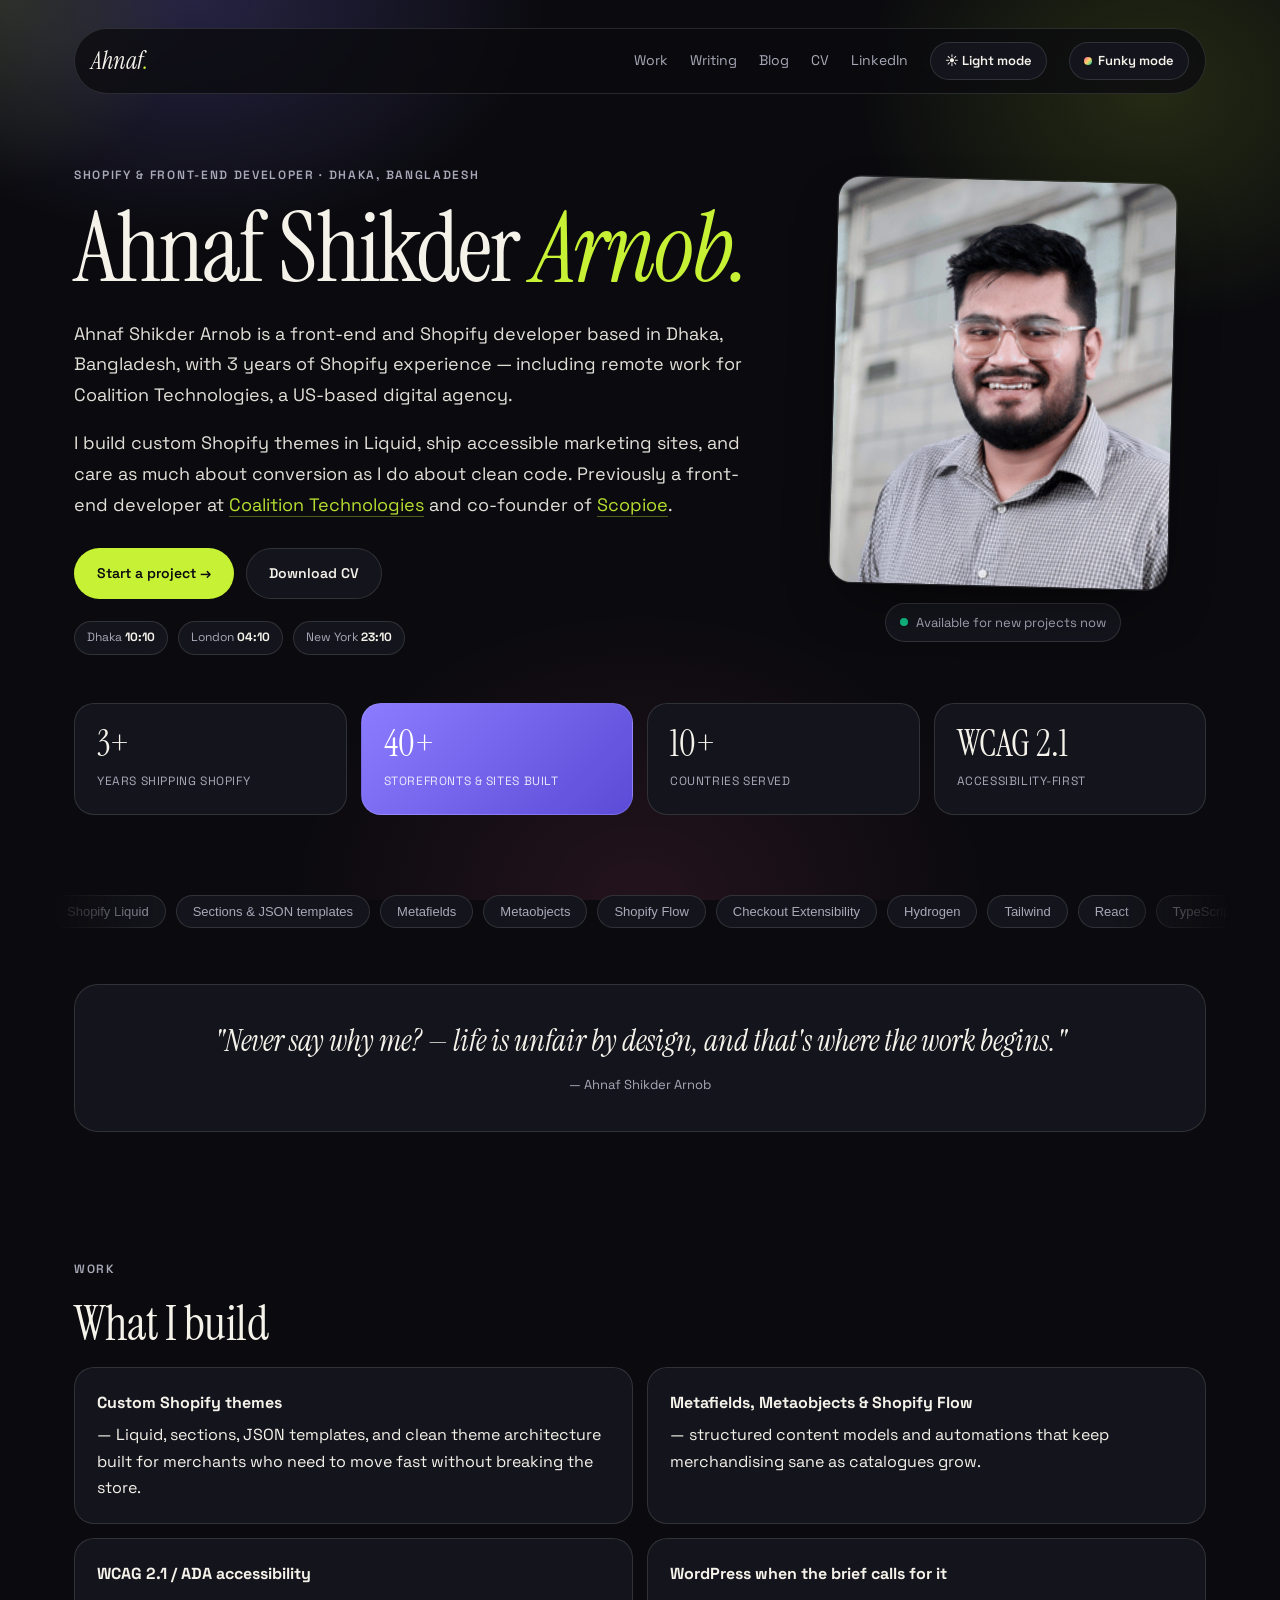
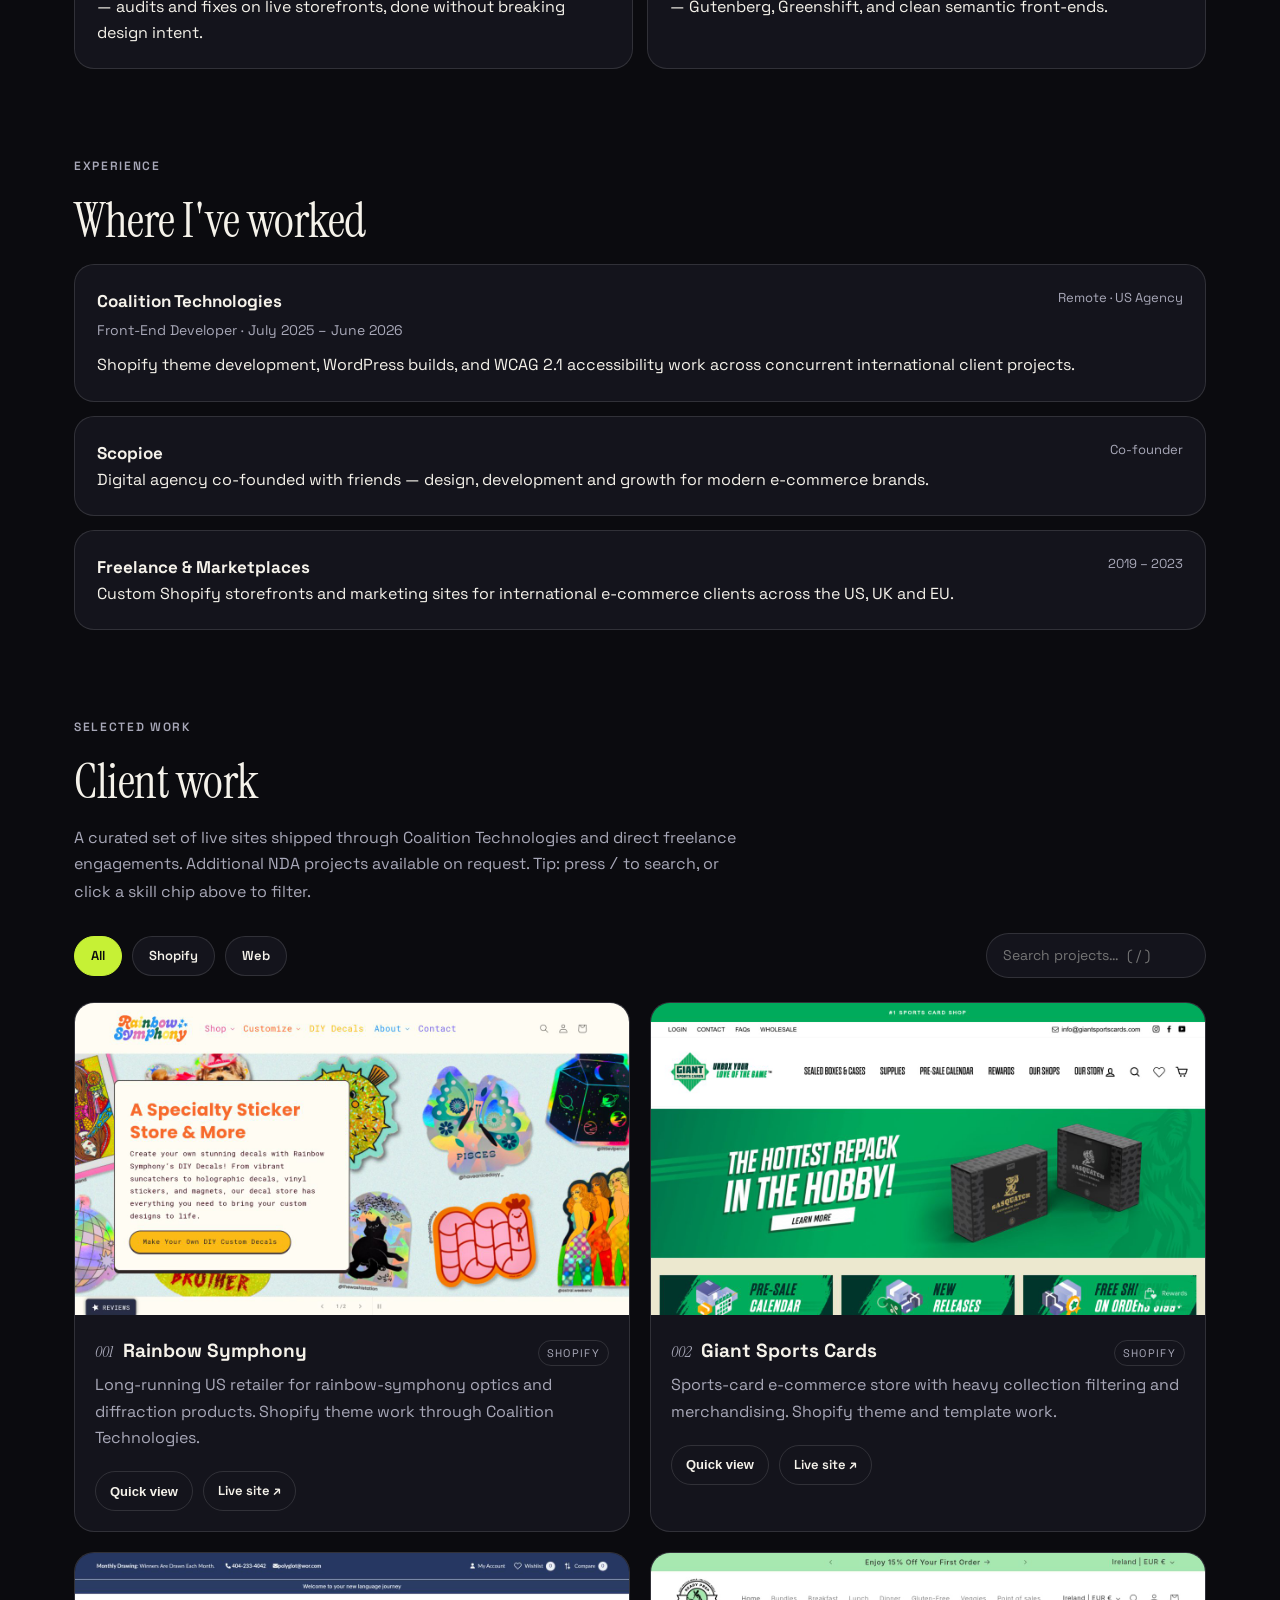
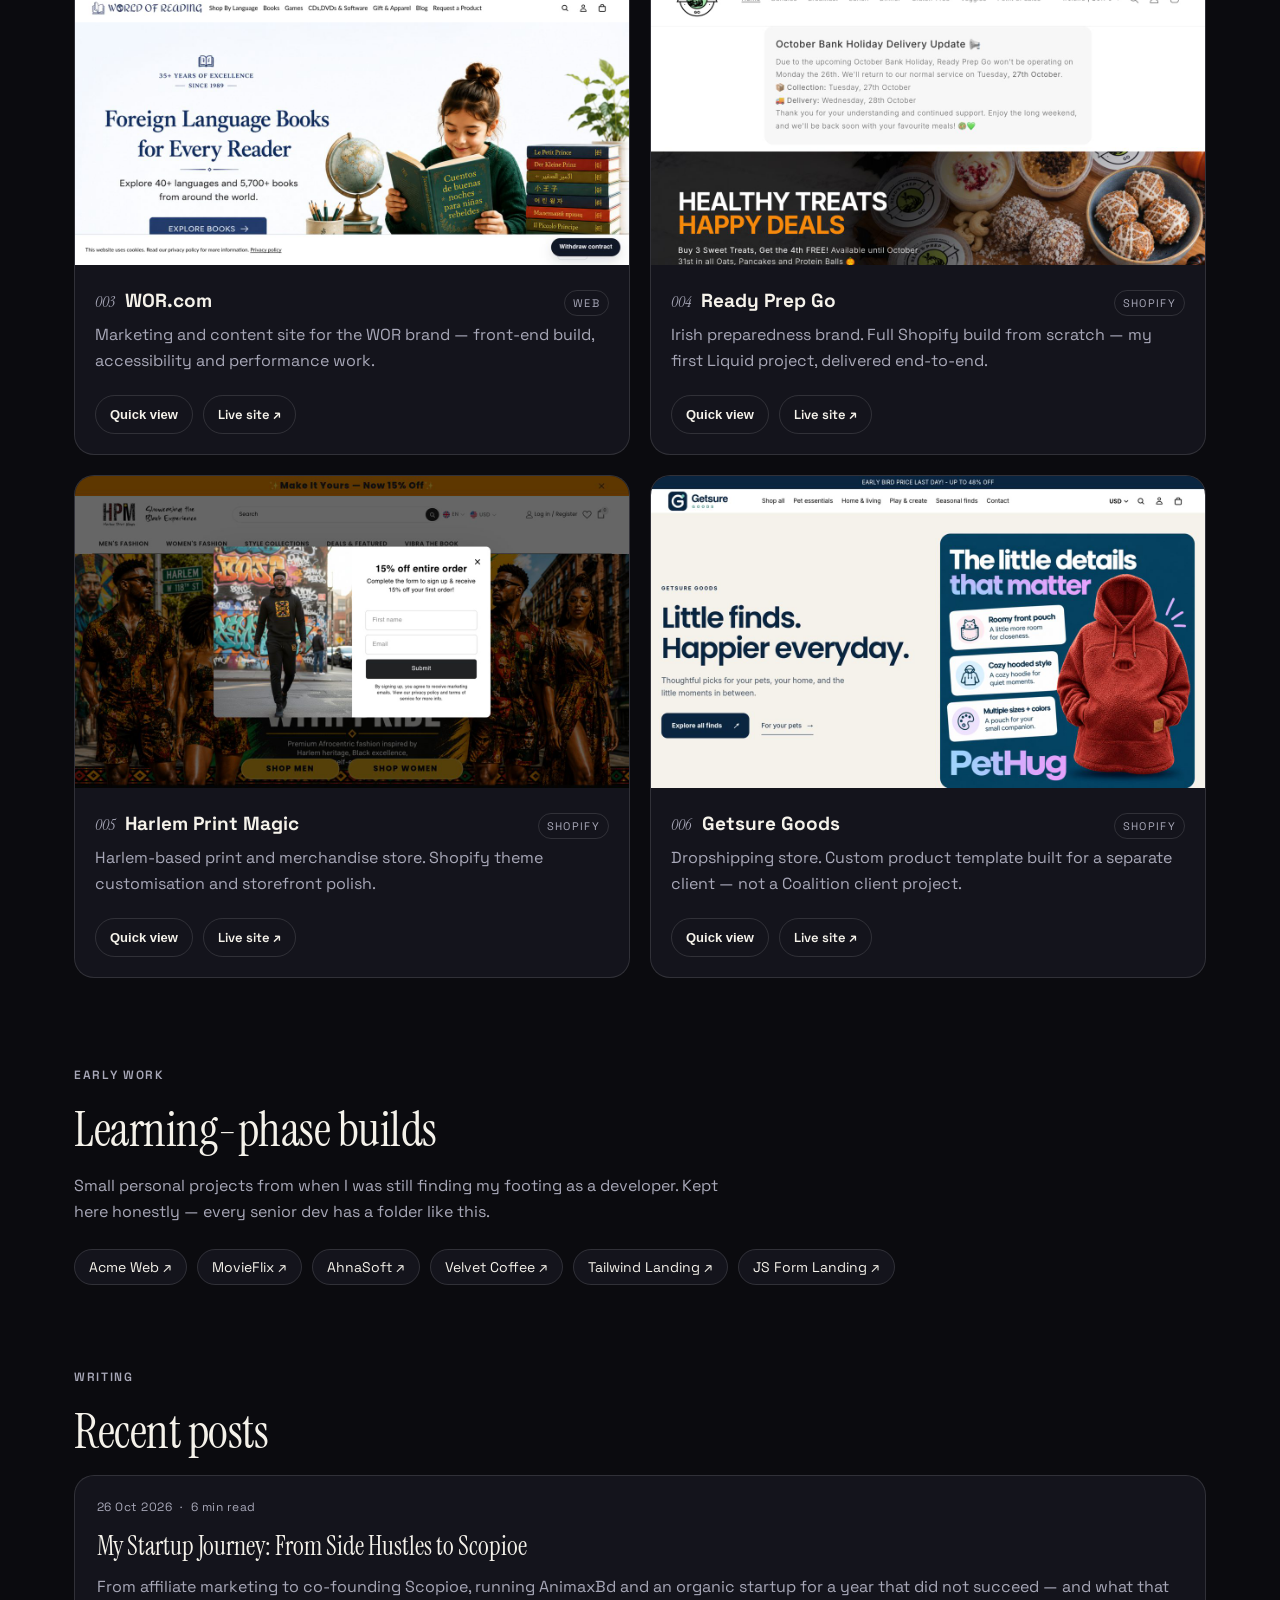
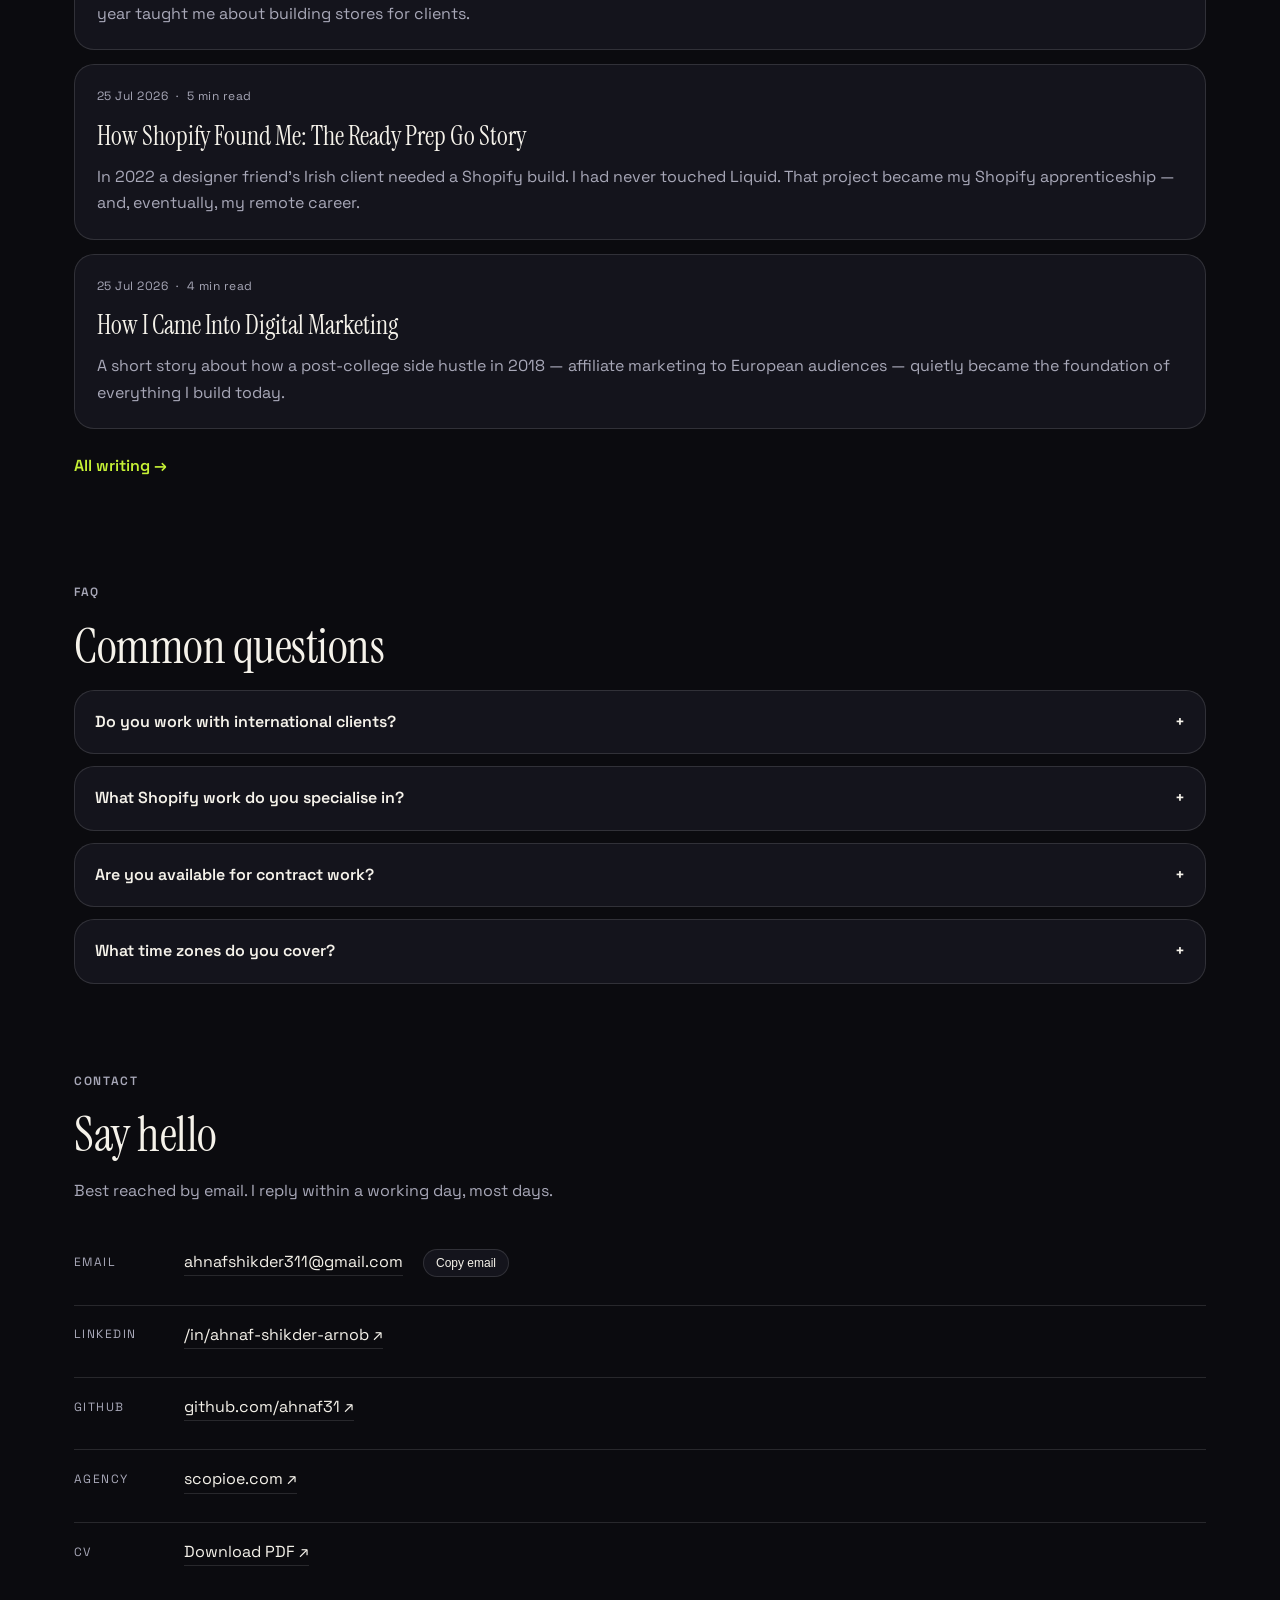
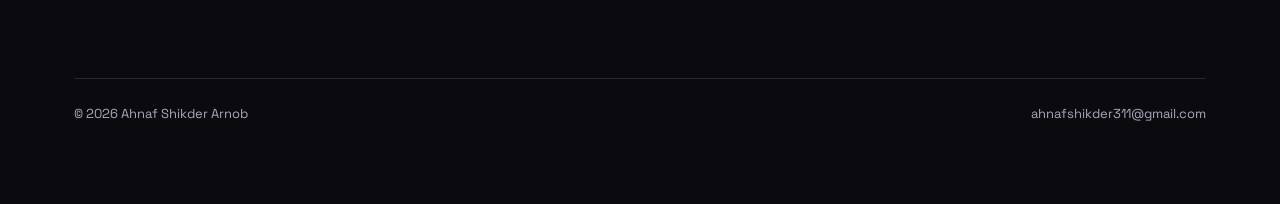
==== index.html @ 49547af1 "first commit" ====
<!doctype html>
<html lang="en" data-theme="dark">
<head>
<meta charset="utf-8" />
<meta name="viewport" content="width=device-width, initial-scale=1" />
<title>Ahnaf Shikder Arnob — Shopify &amp; Front-End Developer</title>
<meta name="description" content="Ahnaf Shikder Arnob is a front-end and Shopify developer based in Dhaka, Bangladesh, with 3 years of Shopify experience — including remote work for Coalition Technologies, a US-based digital agency." />
<meta property="og:title" content="Ahnaf Shikder Arnob — Shopify & Front-End Developer" />
<meta property="og:description" content="Front-end and Shopify developer with 3 years of Shopify experience." />
<meta property="og:type" content="profile" />
<meta name="twitter:card" content="summary_large_image" />
<link rel="preconnect" href="https://fonts.googleapis.com" />
<link rel="preconnect" href="https://fonts.gstatic.com" crossorigin />
<link href="https://fonts.googleapis.com/css2?family=Instrument+Serif&family=Inter:wght@400;500;600;700&family=Bungee&family=Space+Grotesk:wght@400;600;700&family=VT323&display=swap" rel="stylesheet" />
<link rel="stylesheet" href="styles.css" />
<script type="application/ld+json">
{"@context":"https://schema.org","@type":"Person","name":"Ahnaf Shikder Arnob","jobTitle":"Shopify & Front-End Developer","description":"Front-end and Shopify developer based in Dhaka, Bangladesh, with 3 years of Shopify experience — including remote work for Coalition Technologies, a US-based digital agency.","email":"mailto:ahnafshikder311@gmail.com","sameAs":["https://www.linkedin.com/in/ahnaf-shikder-arnob-941624238/","https://github.com/ahnaf31","https://www.scopioe.com/"],"address":{"@type":"PostalAddress","addressLocality":"Dhaka","addressCountry":"BD"},"worksFor":[{"@type":"Organization","name":"Coalition Technologies","url":"https://coalitiontechnologies.com"},{"@type":"Organization","name":"Scopioe","url":"https://www.scopioe.com/"}],"knowsAbout":["Shopify","Shopify Liquid","Shopify Metafields","Shopify Metaobjects","Shopify Flow","Front-End Development","WCAG 2.1 Accessibility","WordPress","Conversion Rate Optimization"]}
</script>
</head>
<body>
<div class="ambient" aria-hidden="true"></div>
<div class="cursor-glow" id="cursor-glow" aria-hidden="true"></div>
<div class="progress" id="progress" aria-hidden="true"></div>
<main class="page">
  <header class="site-header">
    <a href="./" class="brand">Ahnaf<span class="brand-dot">.</span></a>
    <nav aria-label="Primary">
      <a href="#work">Work</a>
      <a href="#writing">Writing</a>
      <a href="blog.html">Blog</a>
      <a href="Ahnaf-Shikder-CV.pdf" target="_blank" rel="noreferrer">CV</a>
      <a href="https://www.linkedin.com/in/ahnaf-shikder-arnob-941624238/" target="_blank" rel="noreferrer">LinkedIn</a>
      <button type="button" class="theme-btn" id="theme-btn">☀️ Light mode</button>
      <span data-funky-mount></span>
    </nav>
  </header>

  <section class="hero" aria-labelledby="who">
    <div class="hero-grid">
      <div class="hero-copy">
        <p class="eyebrow">Shopify &amp; Front-End Developer · Dhaka, Bangladesh</p>
        <h1 id="who" class="hero-name">Ahnaf Shikder <em>Arnob.</em></h1>
        <p class="lede">Ahnaf Shikder Arnob is a front-end and Shopify developer based in Dhaka, Bangladesh, with 3 years of Shopify experience — including remote work for Coalition Technologies, a US-based digital agency.</p>
        <p class="lede">I build custom Shopify themes in Liquid, ship accessible marketing sites, and care as much about conversion as I do about clean code. Previously a front-end developer at <a href="https://coalitiontechnologies.com" target="_blank" rel="noreferrer">Coalition Technologies</a> and co-founder of <a href="https://www.scopioe.com/" target="_blank" rel="noreferrer">Scopioe</a>.</p>
        <div class="hero-cta">
          <a href="mailto:ahnafshikder311@gmail.com" class="btn btn-primary">Start a project →</a>
          <a href="Ahnaf-Shikder-CV.pdf" target="_blank" rel="noreferrer" class="btn btn-ghost">Download CV</a>
        </div>
        <div class="clocks" aria-label="Current times">
          <span class="clock">Dhaka <b id="clock-dhaka">--:--</b></span>
          <span class="clock">London <b id="clock-london">--:--</b></span>
          <span class="clock">New York <b id="clock-ny">--:--</b></span>
        </div>
      </div>
      <div class="hero-portrait">
        <div class="portrait-frame">
          <img class="portrait-quiet" src="images/ahnaf-portrait.png" alt="Portrait of Ahnaf Shikder Arnob" loading="eager" />
          <img class="portrait-funky" src="images/ahnaf-pool.jpeg" alt="Ahnaf in funky mode" loading="lazy" />
        </div>
        <div class="portrait-badge"><span class="dot"></span> Available for new projects now</div>
      </div>
    </div>

    <ul class="stats" aria-label="At a glance">
      <li><span class="stat-k" data-count="3">3+</span><span class="stat-v">Years shipping Shopify</span></li>
      <li><span class="stat-k" data-count="40">40+</span><span class="stat-v">Storefronts &amp; sites built</span></li>
      <li><span class="stat-k" data-count="10">10+</span><span class="stat-v">Countries served</span></li>
      <li><span class="stat-k">WCAG 2.1</span><span class="stat-v">Accessibility-first</span></li>
    </ul>
  </section>

  <div class="marquee" aria-hidden="true"><div class="marquee-track" id="marquee-track"></div></div>

  <figure class="quote quote-quiet reveal">
    <blockquote>"Never say <em>why me?</em> — life is unfair by design, and that's where the work begins."</blockquote>
    <figcaption>— Ahnaf Shikder Arnob</figcaption>
  </figure>
  <figure class="quote quote-funky" aria-hidden="true">
    <blockquote>"In the age of AI, the humans who <em>vibe with the machine</em> will out-ship the ones still waiting for permission."</blockquote>
    <figcaption>— overheard on the timeline</figcaption>
  </figure>

  <section id="what-i-build" class="section reveal">
    <p class="eyebrow">Work</p>
    <h2 class="section-title">What I build</h2>
    <ul class="list">
      <li><strong>Custom Shopify themes</strong> — Liquid, sections, JSON templates, and clean theme architecture built for merchants who need to move fast without breaking the store.</li>
      <li><strong>Metafields, Metaobjects &amp; Shopify Flow</strong> — structured content models and automations that keep merchandising sane as catalogues grow.</li>
      <li><strong>WCAG 2.1 / ADA accessibility</strong> — audits and fixes on live storefronts, done without breaking design intent.</li>
      <li><strong>WordPress when the brief calls for it</strong> — Gutenberg, Greenshift, and clean semantic front-ends.</li>
    </ul>
  </section>

  <section id="experience" class="section reveal">
    <p class="eyebrow">Experience</p>
    <h2 class="section-title">Where I've worked</h2>
    <ol class="jobs">
      <li>
        <div class="job-head"><span class="job-name">Coalition Technologies</span><span class="job-meta">Remote · US Agency</span></div>
        <div class="job-role">Front-End Developer · July 2025 – June 2026</div>
        <p>Shopify theme development, WordPress builds, and WCAG 2.1 accessibility work across concurrent international client projects.</p>
      </li>
      <li>
        <div class="job-head"><span class="job-name">Scopioe</span><span class="job-meta">Co-founder</span></div>
        <p>Digital agency co-founded with friends — design, development and growth for modern e-commerce brands.</p>
      </li>
      <li>
        <div class="job-head"><span class="job-name">Freelance &amp; Marketplaces</span><span class="job-meta">2019 – 2023</span></div>
        <p>Custom Shopify storefronts and marketing sites for international e-commerce clients across the US, UK and EU.</p>
      </li>
    </ol>
  </section>

  <section id="work" class="section reveal">
    <p class="eyebrow">Selected work</p>
    <h2 class="section-title">Client work</h2>
    <p class="section-lede">A curated set of live sites shipped through Coalition Technologies and direct freelance engagements. Additional NDA projects available on request. Tip: press <kbd>/</kbd> to search, or click a skill chip above to filter.</p>
    <div class="filters" role="group" aria-label="Filter projects">
      <button type="button" class="filter-btn active" data-filter="All">All</button>
      <button type="button" class="filter-btn" data-filter="Shopify">Shopify</button>
      <button type="button" class="filter-btn" data-filter="Web">Web</button>
      <input type="search" class="search" id="project-search" placeholder="Search projects…  ( / )" aria-label="Search projects" />
    </div>
    <ul class="projects" id="projects"></ul>
  </section>

  <section id="early" class="section reveal">
    <p class="eyebrow">Early work</p>
    <h2 class="section-title">Learning-phase builds</h2>
    <p class="section-lede">Small personal projects from when I was still finding my footing as a developer. Kept here honestly — every senior dev has a folder like this.</p>
    <ul class="early-list" id="early-list"></ul>
  </section>

  <section id="writing" class="section reveal">
    <p class="eyebrow">Writing</p>
    <h2 class="section-title">Recent posts</h2>
    <ul class="post-list">
      <li>
        <a class="post-link" href="post-my-startup-journey.html">
          <div class="post-meta"><time datetime="2026-10-26">26 Oct 2026</time><span>·</span><span>6 min read</span></div>
          <h3>My Startup Journey: From Side Hustles to Scopioe</h3>
          <p>From affiliate marketing to co-founding Scopioe, running AnimaxBd and an organic startup for a year that did not succeed — and what that year taught me about building stores for clients.</p>
        </a>
      </li>
      <li>
        <a class="post-link" href="post-how-shopify-found-me.html">
          <div class="post-meta"><time datetime="2026-07-25">25 Jul 2026</time><span>·</span><span>5 min read</span></div>
          <h3>How Shopify Found Me: The Ready Prep Go Story</h3>
          <p>In 2022 a designer friend's Irish client needed a Shopify build. I had never touched Liquid. That project became my Shopify apprenticeship — and, eventually, my remote career.</p>
        </a>
      </li>
      <li>
        <a class="post-link" href="post-how-i-came-into-digital-marketing.html">
          <div class="post-meta"><time datetime="2026-07-25">25 Jul 2026</time><span>·</span><span>4 min read</span></div>
          <h3>How I Came Into Digital Marketing</h3>
          <p>A short story about how a post-college side hustle in 2018 — affiliate marketing to European audiences — quietly became the foundation of everything I build today.</p>
        </a>
      </li>
    </ul>
    <p class="more"><a href="blog.html">All writing →</a></p>
  </section>

  <section id="faq" class="section reveal">
    <p class="eyebrow">FAQ</p>
    <h2 class="section-title">Common questions</h2>
    <div class="faq">
      <div class="faq-item"><button type="button" aria-expanded="false">Do you work with international clients? <span>+</span></button><dd>Yes. I work regularly with clients in the US, UK, Australia and Europe, and cover overlapping hours from Dhaka (GMT+6).</dd></div>
      <div class="faq-item"><button type="button" aria-expanded="false">What Shopify work do you specialise in? <span>+</span></button><dd>Custom Liquid themes, section and template architecture, metafields and metaobjects, Shopify Flow automations, checkout extensibility, and WCAG 2.1 / ADA accessibility fixes.</dd></div>
      <div class="faq-item"><button type="button" aria-expanded="false">Are you available for contract work? <span>+</span></button><dd>Yes — I take on freelance Shopify and front-end contracts. Larger engagements go through Scopioe, the agency I co-founded.</dd></div>
      <div class="faq-item"><button type="button" aria-expanded="false">What time zones do you cover? <span>+</span></button><dd>Based in Dhaka (GMT+6). Comfortable with US East, UK, EU and Australian working windows via overlapping mornings and evenings.</dd></div>
    </div>
  </section>

  <section id="contact" class="section reveal">
    <p class="eyebrow">Contact</p>
    <h2 class="section-title">Say hello</h2>
    <p class="section-lede">Best reached by email. I reply within a working day, most days.</p>
    <ul class="contact-list">
      <li><span class="contact-key">Email</span><a href="mailto:ahnafshikder311@gmail.com">ahnafshikder311@gmail.com</a><button type="button" class="copy-btn" data-copy="ahnafshikder311@gmail.com">Copy email</button></li>
      <li><span class="contact-key">LinkedIn</span><a href="https://www.linkedin.com/in/ahnaf-shikder-arnob-941624238/" target="_blank" rel="noreferrer">/in/ahnaf-shikder-arnob ↗</a></li>
      <li><span class="contact-key">GitHub</span><a href="https://github.com/ahnaf31" target="_blank" rel="noreferrer">github.com/ahnaf31 ↗</a></li>
      <li><span class="contact-key">Agency</span><a href="https://www.scopioe.com/" target="_blank" rel="noreferrer">scopioe.com ↗</a></li>
      <li><span class="contact-key">CV</span><a href="Ahnaf-Shikder-CV.pdf" target="_blank" rel="noreferrer">Download PDF ↗</a></li>
    </ul>
  </section>

  <footer class="site-footer">
    <span>© <span id="year"></span> Ahnaf Shikder Arnob</span>
    <span><a href="mailto:ahnafshikder311@gmail.com">ahnafshikder311@gmail.com</a></span>
  </footer>
</main>

<div class="modal" id="modal" role="dialog" aria-modal="true" aria-label="Project quick view">
  <div class="modal-box">
    <button type="button" class="modal-close" aria-label="Close">×</button>
    <img id="modal-img" src="" alt="" />
    <div class="modal-body">
      <h3 id="modal-title"></h3>
      <p><span id="modal-kind"></span> · <span id="modal-blurb"></span></p>
      <a class="btn btn-primary" id="modal-link" href="#" target="_blank" rel="noreferrer">Visit live site ↗</a>
    </div>
  </div>
</div>
<div class="toast" id="toast" role="status"></div>
<button type="button" class="backtop" id="backtop" aria-label="Back to top">↑</button>
<script src="script.js"></script>
</body>
</html>
---- styles.css ----
/* Ahnaf Shikder Arnob — Portfolio 2027
   Dark-first, bento, glass, big type. Light + Funky modes kept.
   No build step. Open index.html and it works. */
:root{
  --bg:#0b0b0f; --surface:#14141c; --surface2:#1c1c28; --ink:#f5f2ea; --muted:#a8a8b8;
  --rule:rgba(255,255,255,.12); --accent:#c6f135; --accent2:#8b7cff; --pink:#ff5b9a;
  --serif:'Instrument Serif',Georgia,serif; --sans:'Space Grotesk','Inter',system-ui,sans-serif;
  --radius:20px; --shadow:0 24px 60px -24px rgba(0,0,0,.7);
}
html[data-theme="light"]{
  --bg:#fafaf8; --surface:#ffffff; --surface2:#f1efe9; --ink:#0a0a0a; --muted:#6b6b6b;
  --rule:#e6e4de; --accent:#2563eb; --accent2:#7c3aed; --shadow:0 24px 60px -30px rgba(0,0,0,.25);
}
*{box-sizing:border-box}
html{scroll-behavior:smooth}
html,body{background:var(--bg);color:var(--ink);margin:0;overflow-x:hidden}
body{font-family:var(--sans);font-size:16px;line-height:1.65;-webkit-font-smoothing:antialiased;transition:background .3s,color .3s}
a{color:inherit;text-decoration:none}
img{max-width:100%}
::selection{background:var(--accent);color:#0b0b0f}
.page{max-width:1180px;margin:0 auto;padding:28px 24px 80px;position:relative;z-index:1}

/* Ambient glow + cursor glow */
.ambient{position:fixed;inset:0;z-index:0;pointer-events:none;background:
  radial-gradient(600px 400px at 15% 0%,rgba(139,124,255,.22),transparent 60%),
  radial-gradient(500px 400px at 90% 10%,rgba(198,241,53,.14),transparent 60%),
  radial-gradient(600px 500px at 50% 100%,rgba(255,91,154,.10),transparent 60%)}
.cursor-glow{position:fixed;width:420px;height:420px;border-radius:50%;pointer-events:none;z-index:0;
  background:radial-gradient(circle,rgba(198,241,53,.12),transparent 65%);transform:translate(-50%,-50%);opacity:0;transition:opacity .3s}
@media(pointer:fine){.cursor-glow{opacity:1}}
.progress{position:fixed;top:0;left:0;height:3px;background:linear-gradient(90deg,var(--accent),var(--accent2));width:0;z-index:100}

/* Header */
.site-header{position:sticky;top:14px;z-index:50;display:flex;align-items:center;justify-content:space-between;gap:16px;
  padding:12px 16px;border:1px solid var(--rule);border-radius:999px;background:color-mix(in srgb,var(--bg) 78%,transparent);backdrop-filter:blur(14px)}
.brand{font-family:var(--serif);font-style:italic;font-size:24px}
.brand-dot{color:var(--accent)}
.site-header nav{display:flex;gap:22px;align-items:center;font-size:14px;color:var(--muted);flex-wrap:wrap}
.site-header nav a:hover,.site-header nav a.nav-active{color:var(--ink)}
.theme-btn,.funky-btn{font:inherit;font-size:13px;font-weight:600;padding:7px 14px;border-radius:999px;border:1px solid var(--rule);background:var(--surface);color:var(--ink);cursor:pointer}
.theme-btn:hover,.funky-btn:hover{border-color:var(--accent)}
.funky-btn-dot{display:inline-block;width:8px;height:8px;border-radius:50%;background:linear-gradient(135deg,#ff5b9a,#ffd166,#06d6a0);margin-right:6px}

/* Hero */
.hero{padding:72px 0 32px}
.hero-grid{display:grid;grid-template-columns:1.25fr .75fr;gap:48px;align-items:center}
.eyebrow{text-transform:uppercase;letter-spacing:.14em;font-size:12px;color:var(--muted);font-weight:600;margin:0 0 18px}
.hero-name{font-family:var(--serif);font-weight:400;font-size:clamp(52px,8vw,96px);line-height:.95;letter-spacing:-.02em;margin:0 0 24px}
.hero-name em{font-style:italic;color:var(--accent)}
.lede{font-size:18px;line-height:1.7;margin:0 0 18px;color:var(--ink);opacity:.92}
.lede a{color:var(--accent);border-bottom:1px solid color-mix(in srgb,var(--accent) 40%,transparent)}
.hero-cta{display:flex;gap:12px;margin-top:28px;flex-wrap:wrap}
.btn{display:inline-flex;align-items:center;gap:8px;padding:13px 22px;border-radius:999px;font-size:14px;font-weight:600;border:1px solid transparent;cursor:pointer;transition:transform .2s,box-shadow .2s}
.btn-primary{background:var(--accent);color:#0b0b0f}
.btn-primary:hover{transform:translateY(-2px);box-shadow:0 16px 30px -16px rgba(198,241,53,.6)}
html[data-theme="light"] .btn-primary{background:#0a0a0a;color:#fafaf8}
.btn-ghost{border-color:var(--rule);color:var(--ink);background:var(--surface)}
.btn-ghost:hover{border-color:var(--ink)}
.hero-portrait{display:flex;flex-direction:column;align-items:center;gap:16px}
.portrait-frame{position:relative;width:100%;max-width:340px;aspect-ratio:4/4.8;border-radius:24px;overflow:hidden;border:1px solid var(--rule);box-shadow:var(--shadow);transform:rotate(1.5deg);transition:transform .4s}
.portrait-frame:hover{transform:rotate(0) scale(1.02)}
.portrait-frame img{width:100%;height:100%;object-fit:cover;position:absolute;inset:0}
.portrait-funky{display:none}
html.funky .portrait-quiet{display:none}
html.funky .portrait-funky{display:block}
.portrait-badge{display:inline-flex;align-items:center;gap:8px;font-size:13px;color:var(--muted);background:var(--surface);padding:8px 14px;border-radius:999px;border:1px solid var(--rule)}
.portrait-badge .dot{width:8px;height:8px;border-radius:50%;background:#10b981;animation:pulse 2s infinite}
@keyframes pulse{0%{box-shadow:0 0 0 0 rgba(16,185,129,.5)}70%{box-shadow:0 0 0 8px rgba(16,185,129,0)}100%{box-shadow:0 0 0 0 rgba(16,185,129,0)}}
.clocks{display:flex;gap:10px;flex-wrap:wrap;margin-top:22px}
.clock{font-size:12px;color:var(--muted);border:1px solid var(--rule);border-radius:999px;padding:6px 12px;background:var(--surface)}
.clock b{color:var(--ink)}

/* Stats bento */
.stats{list-style:none;padding:0;margin:48px 0 0;display:grid;grid-template-columns:repeat(4,1fr);gap:14px}
.stats li{padding:22px;border:1px solid var(--rule);border-radius:var(--radius);background:var(--surface)}
.stats li:nth-child(2){background:linear-gradient(135deg,var(--accent2),#5b4bd6);color:#fff}
.stats li:nth-child(2) .stat-v{color:rgba(255,255,255,.85)}
.stat-k{font-family:var(--serif);font-size:36px;line-height:1}
.stat-v{font-size:12px;color:var(--muted);letter-spacing:.05em;text-transform:uppercase;display:block;margin-top:8px}

/* Marquee */
.marquee{margin:48px -24px;overflow:hidden;-webkit-mask-image:linear-gradient(90deg,transparent,#000 10%,#000 90%,transparent);mask-image:linear-gradient(90deg,transparent,#000 10%,#000 90%,transparent)}
.marquee-track{display:flex;gap:10px;width:max-content;animation:scroll 38s linear infinite}
.marquee:hover .marquee-track{animation-play-state:paused}
.chip{white-space:nowrap;padding:8px 16px;border:1px solid var(--rule);border-radius:999px;font-size:13px;color:var(--muted);background:var(--surface);cursor:pointer}
.chip:hover{color:var(--ink);border-color:var(--accent)}
@keyframes scroll{from{transform:translateX(0)}to{transform:translateX(-50%)}}

/* Reveal */
.reveal{opacity:0;transform:translateY(22px);transition:opacity .7s ease,transform .7s ease}
.reveal.in{opacity:1;transform:none}
@media(prefers-reduced-motion:reduce){.reveal{opacity:1;transform:none;transition:none}.marquee-track{animation:none}html{scroll-behavior:auto}}

/* Sections */
.section{padding:72px 0 16px}
.section-title{font-family:var(--serif);font-weight:400;font-size:clamp(32px,4.5vw,48px);line-height:1.1;margin:0 0 16px;letter-spacing:-.01em}
.section-lede{color:var(--muted);font-size:16px;margin:0 0 28px;max-width:680px}
.list{list-style:none;padding:0;margin:0;display:grid;grid-template-columns:1fr 1fr;gap:14px}
.list li{padding:22px;border:1px solid var(--rule);border-radius:var(--radius);background:var(--surface)}
.list li strong{display:block;margin-bottom:6px}
.jobs{list-style:none;padding:0;margin:0;display:grid;gap:14px}
.jobs li{padding:22px;border:1px solid var(--rule);border-radius:var(--radius);background:var(--surface)}
.job-head{display:flex;justify-content:space-between;gap:12px;flex-wrap:wrap}
.job-name{font-weight:700;font-size:17px}
.job-meta{font-size:13px;color:var(--muted)}
.job-role{font-size:14px;color:var(--muted);margin:4px 0 10px}
.jobs p{margin:0}

/* Projects */
.filters{display:flex;gap:10px;flex-wrap:wrap;align-items:center;margin-bottom:24px}
.filter-btn{font:inherit;font-size:13px;font-weight:600;padding:8px 16px;border-radius:999px;border:1px solid var(--rule);background:var(--surface);color:var(--ink);cursor:pointer}
.filter-btn.active{background:var(--accent);color:#0b0b0f;border-color:var(--accent)}
.search{margin-left:auto;padding:10px 16px;border-radius:999px;border:1px solid var(--rule);background:var(--surface);color:var(--ink);min-width:220px;font:inherit;font-size:14px}
.projects{list-style:none;padding:0;margin:0;display:grid;grid-template-columns:1fr 1fr;gap:20px}
.project{border:1px solid var(--rule);border-radius:var(--radius);background:var(--surface);overflow:hidden;display:flex;flex-direction:column;transition:transform .25s,border-color .25s}
.project:hover{transform:translateY(-4px);border-color:var(--accent)}
.project-banner{position:relative;display:block;overflow:hidden;aspect-ratio:16/9;background:#222}
.project-banner img{width:100%;height:100%;object-fit:cover;transition:transform .5s}
.project:hover .project-banner img{transform:scale(1.04)}
.project-visit{position:absolute;left:12px;bottom:12px;background:var(--ink);color:var(--bg);padding:6px 12px;border-radius:999px;font-size:12px;font-weight:600;opacity:0;transform:translateY(4px);transition:all .25s}
.project:hover .project-visit{opacity:1;transform:translateY(0)}
.project-body{padding:20px}
.project-head{display:flex;align-items:baseline;gap:10px;flex-wrap:wrap;margin-bottom:6px}
.project-n{font-family:var(--serif);font-style:italic;color:var(--muted)}
.project-head h3{margin:0;font-size:19px}
.project-kind{margin-left:auto;font-size:11px;letter-spacing:.12em;text-transform:uppercase;color:var(--muted);border:1px solid var(--rule);padding:3px 8px;border-radius:999px}
.project-body p{margin:0;color:var(--muted)}
.project-actions{padding:0 20px 20px;display:flex;gap:10px}
.mini-btn{font-size:13px;font-weight:600;padding:8px 14px;border-radius:999px;border:1px solid var(--rule);background:transparent;color:var(--ink);cursor:pointer}
.mini-btn:hover{border-color:var(--accent)}
.empty{color:var(--muted);grid-column:1/-1;text-align:center;padding:32px;border:1px dashed var(--rule);border-radius:var(--radius)}

/* Modal */
.modal{position:fixed;inset:0;z-index:200;background:rgba(0,0,0,.7);backdrop-filter:blur(6px);display:none;align-items:center;justify-content:center;padding:20px}
.modal.open{display:flex}
.modal-box{max-width:720px;width:100%;background:var(--surface);border:1px solid var(--rule);border-radius:24px;overflow:hidden;box-shadow:var(--shadow)}
.modal-box img{width:100%;aspect-ratio:16/9;object-fit:cover;display:block}
.modal-body{padding:24px}
.modal-body h3{margin:0 0 8px;font-size:26px;font-family:var(--serif);font-weight:400}
.modal-body p{color:var(--muted)}
.modal-close{float:right;font-size:22px;background:none;border:1px solid var(--rule);color:var(--ink);border-radius:50%;width:38px;height:38px;cursor:pointer}

/* Early, posts, FAQ, contact */
.early-list{list-style:none;padding:0;margin:0;display:flex;flex-wrap:wrap;gap:10px}
.early-list a{color:var(--ink);font-size:14px;border:1px solid var(--rule);border-radius:999px;padding:8px 14px;background:var(--surface)}
.early-list a:hover{border-color:var(--accent)}
.post-list{list-style:none;padding:0;margin:0;display:grid;gap:14px}
.post-link{display:block;padding:22px;border:1px solid var(--rule);border-radius:var(--radius);background:var(--surface)}
.post-link:hover{border-color:var(--accent)}
.post-meta{font-size:12px;color:var(--muted);display:flex;gap:8px;letter-spacing:.04em}
.post-link h3{font-family:var(--serif);font-weight:400;font-size:26px;margin:8px 0 6px}
.post-link p{margin:0;color:var(--muted)}
.more{margin-top:24px}
.more a{color:var(--accent);font-weight:600}
.faq{display:grid;gap:12px}
.faq-item{border:1px solid var(--rule);border-radius:var(--radius);background:var(--surface);overflow:hidden}
.faq-item button{width:100%;text-align:left;font:inherit;font-weight:600;font-size:16px;padding:18px 20px;background:none;border:0;color:var(--ink);cursor:pointer;display:flex;justify-content:space-between;gap:12px}
.faq-item dd{margin:0;padding:0 20px 18px;color:var(--muted);display:none}
.faq-item.open dd{display:block}
.contact-list{list-style:none;padding:0;margin:0;display:grid;gap:12px}
.contact-list li{display:flex;gap:20px;align-items:center;padding:16px 0;border-top:1px solid var(--rule);flex-wrap:wrap}
.contact-list li:first-child{border-top:0}
.contact-key{min-width:90px;font-size:12px;letter-spacing:.12em;text-transform:uppercase;color:var(--muted)}
.contact-list a{border-bottom:1px solid var(--rule)}
.contact-list a:hover{border-bottom-color:var(--accent)}
.copy-btn{font-size:12px;padding:6px 12px;border-radius:999px;border:1px solid var(--rule);background:var(--surface);color:var(--ink);cursor:pointer}
.quote{margin:56px 0;padding:36px;border:1px solid var(--rule);border-radius:24px;background:var(--surface);text-align:center}
.quote blockquote{font-family:var(--serif);font-style:italic;font-size:clamp(22px,3.4vw,30px);line-height:1.35;margin:0 0 12px}
.quote figcaption{font-size:13px;color:var(--muted)}
.quote-funky{display:none}
html.funky .quote-quiet{display:none}
html.funky .quote-funky{display:block}
.site-footer{margin-top:80px;padding-top:24px;border-top:1px solid var(--rule);display:flex;justify-content:space-between;gap:12px;flex-wrap:wrap;font-size:13px;color:var(--muted)}
.toast{position:fixed;bottom:24px;left:50%;transform:translateX(-50%) translateY(20px);background:var(--ink);color:var(--bg);padding:12px 20px;border-radius:999px;font-size:14px;font-weight:600;opacity:0;pointer-events:none;transition:all .3s;z-index:300}
.toast.show{opacity:1;transform:translateX(-50%) translateY(0)}
.backtop{position:fixed;right:20px;bottom:20px;width:48px;height:48px;border-radius:50%;border:1px solid var(--rule);background:var(--surface);color:var(--ink);font-size:20px;cursor:pointer;z-index:100;display:none}
.backtop.show{display:block}

/* Article */
.article{max-width:760px;margin:0 auto}
.article-title{font-family:var(--serif);font-weight:400;font-size:clamp(36px,5vw,56px);line-height:1.05;margin:12px 0 20px}
.article-desc{color:var(--muted);font-size:19px;margin:0 0 20px}
.article-body h2{font-family:var(--serif);font-weight:400;font-size:28px;margin:40px 0 12px}
.article-body p{font-size:17px;line-height:1.75;margin:0 0 18px}
.article-body blockquote{font-family:var(--serif);font-style:italic;font-size:23px;line-height:1.4;margin:32px 0;padding-left:20px;border-left:3px solid var(--accent)}
.article-body a{color:var(--accent);border-bottom:1px solid color-mix(in srgb,var(--accent) 40%,transparent)}
.tags{display:flex;flex-wrap:wrap;gap:6px;margin-top:16px}
.tag{font-size:11px;letter-spacing:.12em;text-transform:uppercase;color:var(--muted);border:1px solid var(--rule);padding:3px 8px;border-radius:999px}

@media(max-width:820px){
  .hero-grid{grid-template-columns:1fr;gap:28px}
  .stats{grid-template-columns:repeat(2,1fr)}
  .projects,.list{grid-template-columns:1fr}
  .site-header{border-radius:24px;flex-wrap:wrap}
  .site-header nav{gap:14px}
  .search{margin-left:0;width:100%}
  .portrait-frame{max-width:240px}
}

/* Funky mode — kept from your original, adapted to the new theme */
html.funky{--bg:#f4ead5;--surface:#fff8e7;--ink:#1a1a2e;--muted:#6b4f3b;--rule:#d4b483;--accent:#ff2e93;--accent2:#06d6a0}
html.funky .brand{font-family:'Bungee',serif;font-style:normal;font-size:20px;text-transform:uppercase;background:linear-gradient(90deg,#ff2e93,#ffd166,#06d6a0);-webkit-background-clip:text;background-clip:text;-webkit-text-fill-color:transparent}
html.funky .hero-name{font-family:'Bungee',serif;text-transform:uppercase;line-height:.95;text-shadow:4px 4px 0 #ff2e93,8px 8px 0 #ffd166}
html.funky .btn-primary{background:#ff2e93;color:#fff;border:2px solid #1a1a2e;box-shadow:4px 4px 0 #1a1a2e}
html.funky .portrait-frame{border:3px solid #1a1a2e;border-radius:0;box-shadow:8px 8px 0 #ff2e93,16px 16px 0 #ffd166}
@keyframes funky-yoyo{0%,100%{transform:translateY(0)}25%{transform:translateY(-8px) rotate(-2deg)}75%{transform:translateY(6px) rotate(2deg)}}
html.funky .funky-yoyo{animation:funky-yoyo 2.2s ease-in-out infinite}
@keyframes funky-sprinkle{0%{transform:translate(-50%,-50%) rotate(0) scale(1);opacity:1}100%{transform:translate(calc(-50% + var(--dx)),calc(-50% + var(--dy))) rotate(var(--rot)) scale(.6);opacity:0}}
.funky-sprinkle{position:fixed;pointer-events:none;font-size:22px;z-index:9999;animation:funky-sprinkle 1s cubic-bezier(.2,.7,.4,1) forwards}
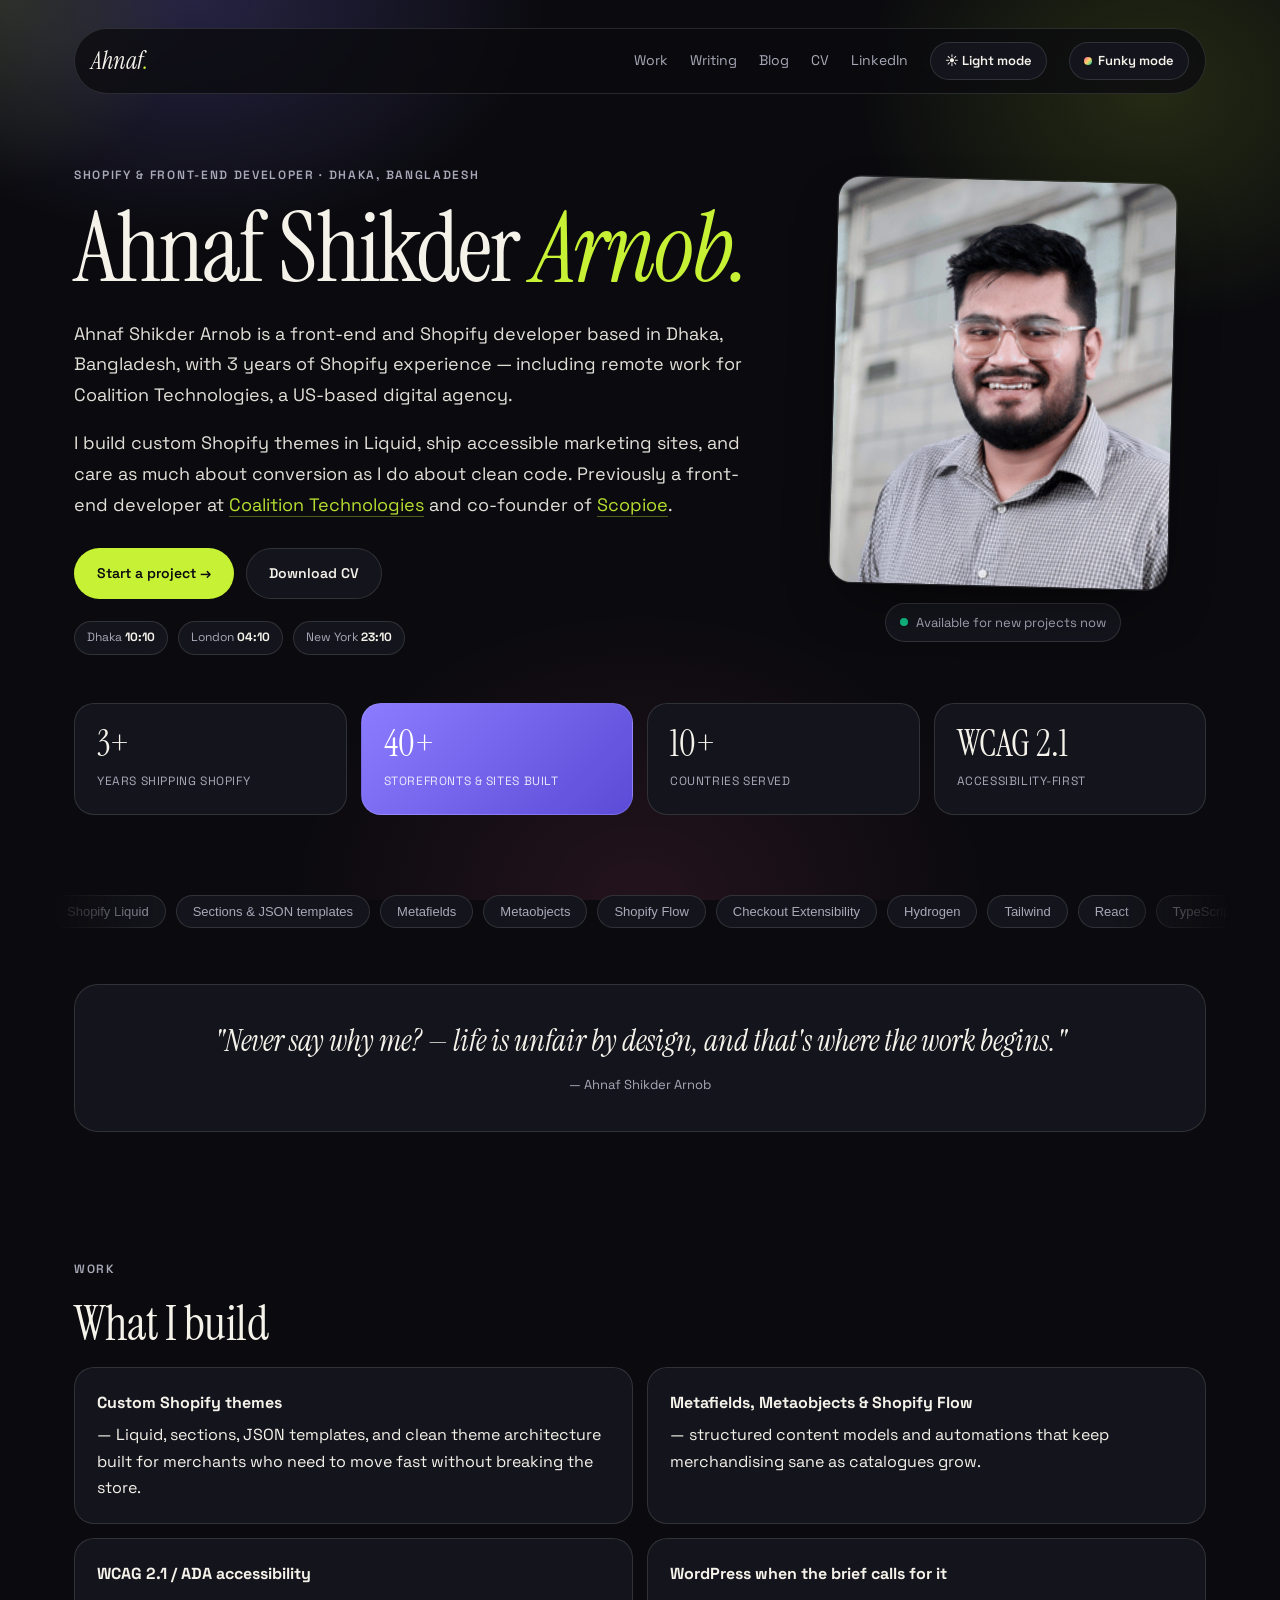
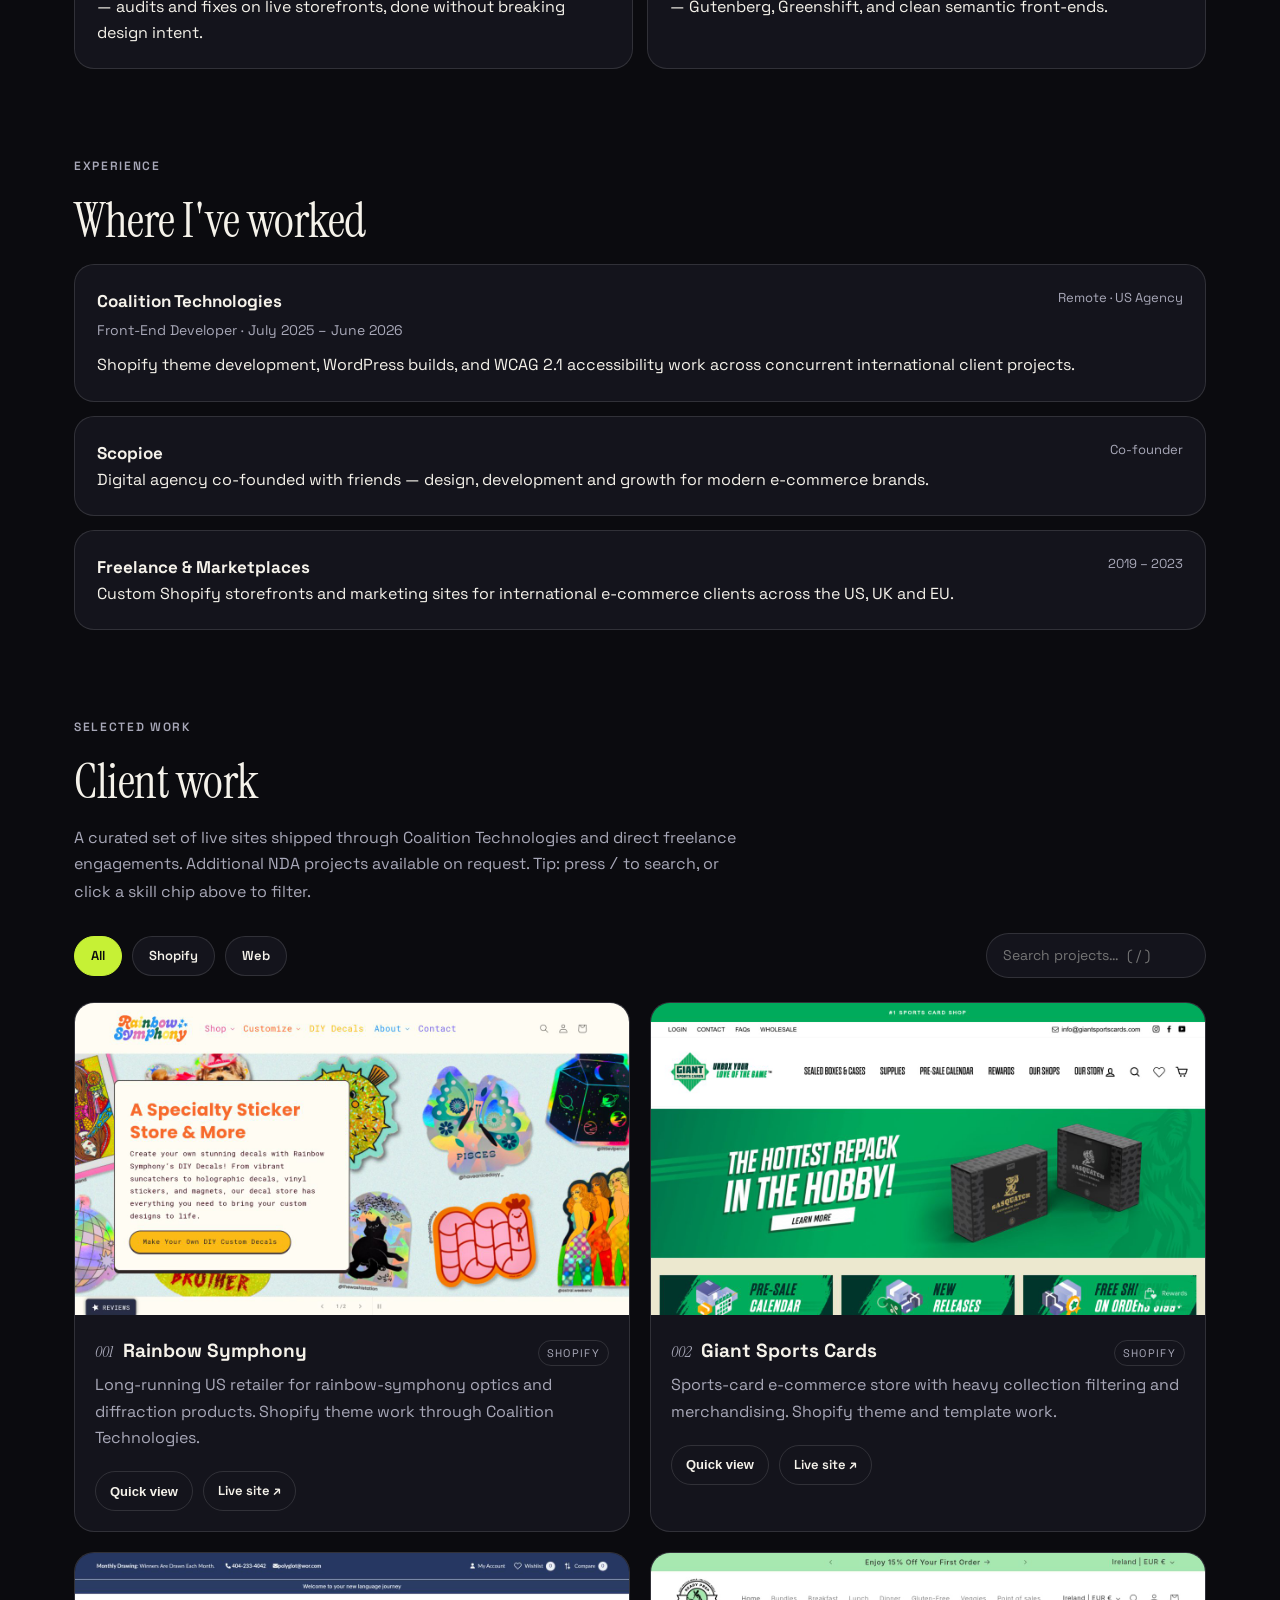
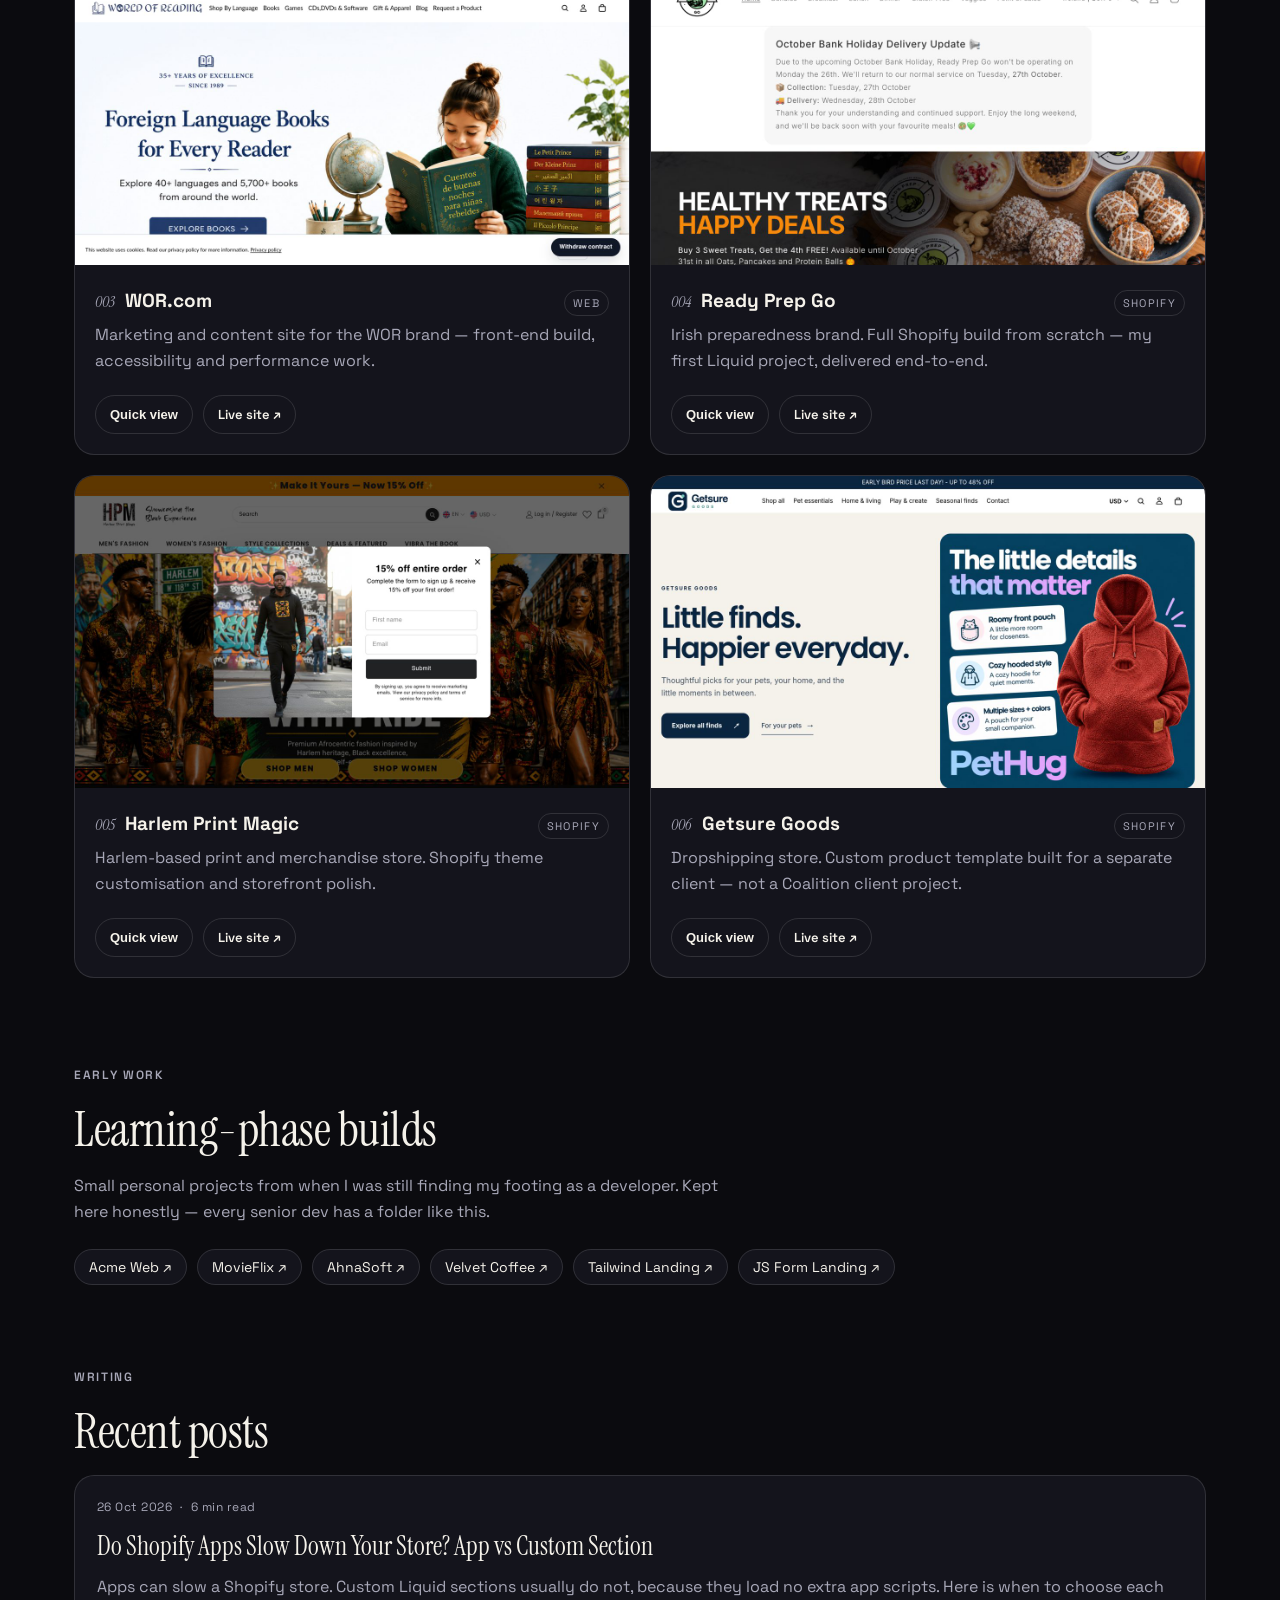
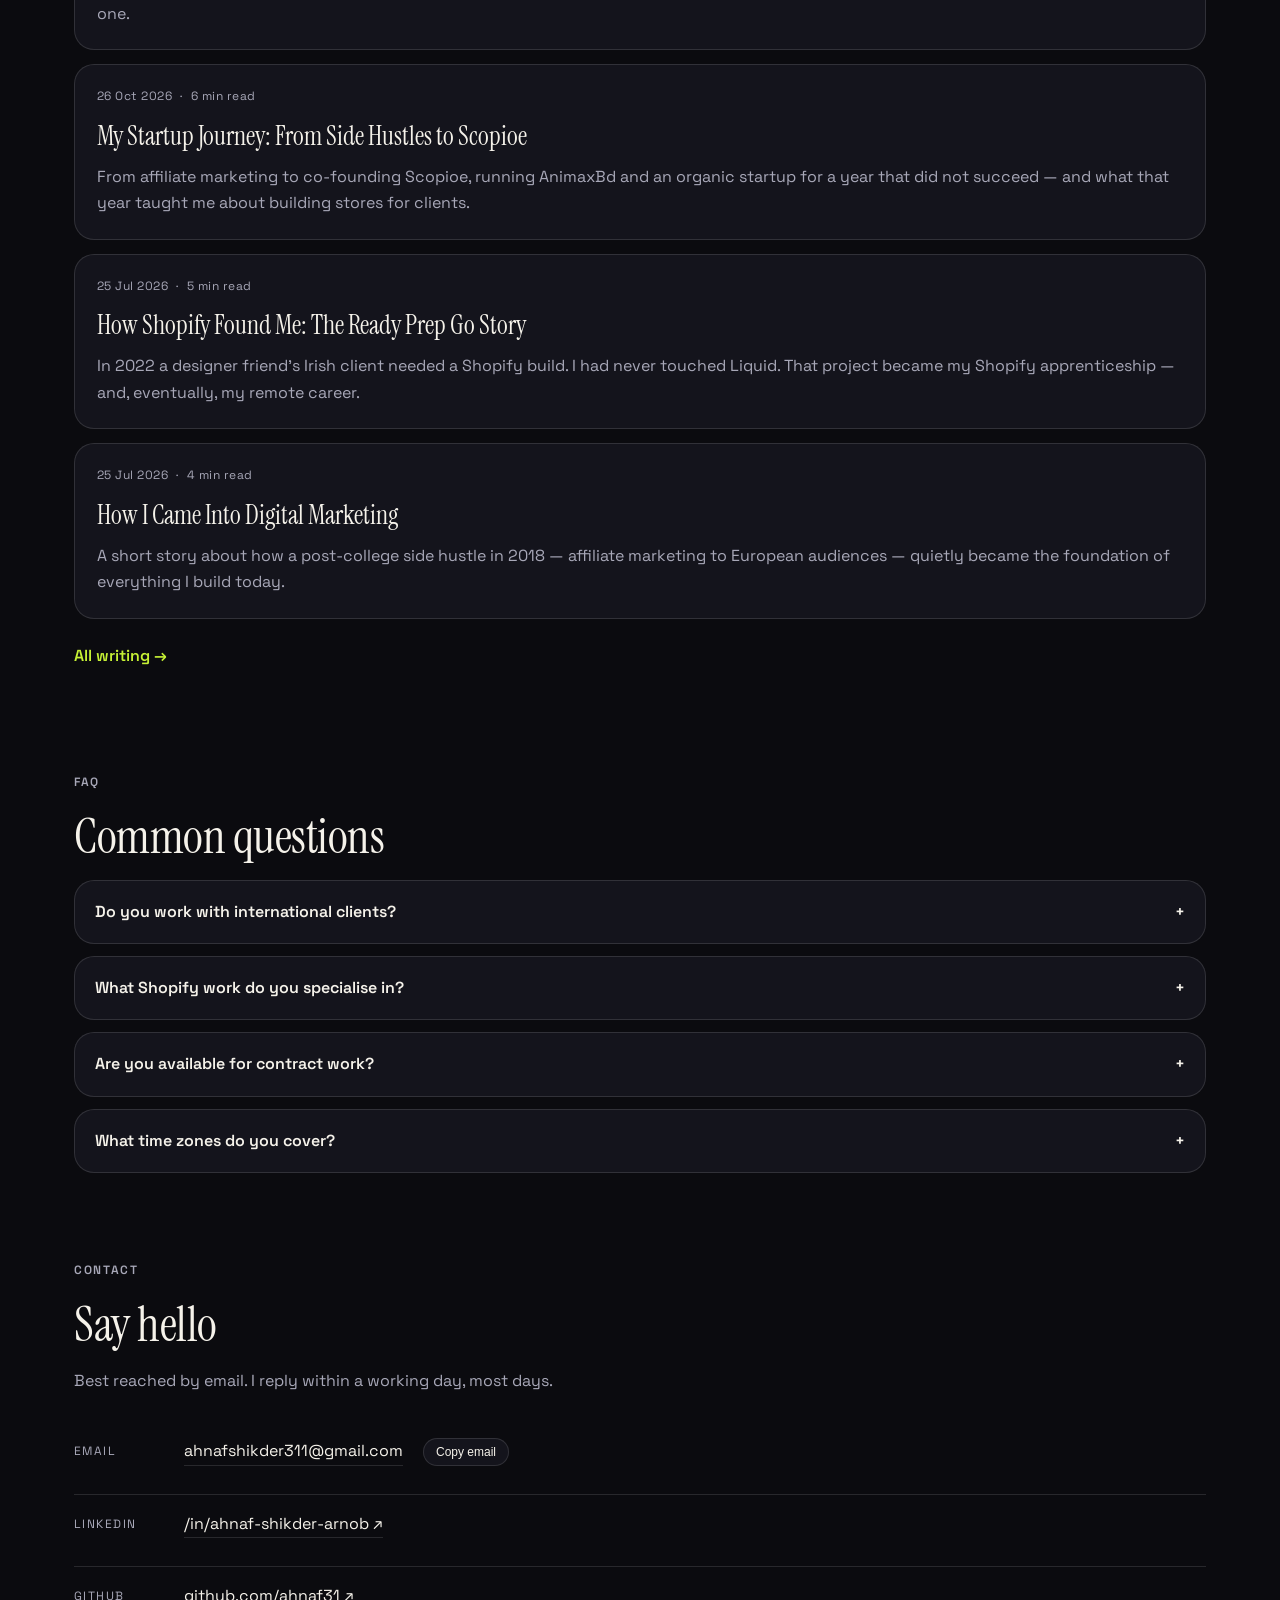
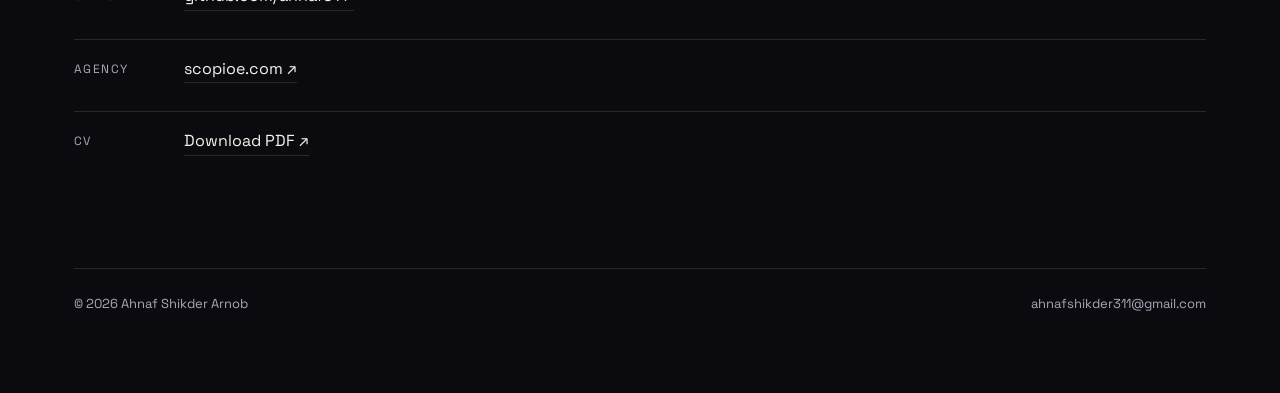
==== commit 3ce2deaa: "Publish approved post: Do Shopify apps slow down your store? App vs custom section (plus theme-aware" ====
--- a/index.html
+++ b/index.html
@@ -136,6 +136,13 @@
     <h2 class="section-title">Recent posts</h2>
     <ul class="post-list">
       <li>
+        <a class="post-link" href="post-shopify-app-vs-custom-section-speed.html">
+          <div class="post-meta"><time datetime="2026-10-26">26 Oct 2026</time><span>·</span><span>6 min read</span></div>
+          <h3>Do Shopify Apps Slow Down Your Store? App vs Custom Section</h3>
+          <p>Apps can slow a Shopify store. Custom Liquid sections usually do not, because they load no extra app scripts. Here is when to choose each one.</p>
+        </a>
+      </li>
+      <li>
         <a class="post-link" href="post-my-startup-journey.html">
           <div class="post-meta"><time datetime="2026-10-26">26 Oct 2026</time><span>·</span><span>6 min read</span></div>
           <h3>My Startup Journey: From Side Hustles to Scopioe</h3>
--- a/styles.css
+++ b/styles.css
@@ -184,6 +184,12 @@
 .article-body p{font-size:17px;line-height:1.75;margin:0 0 18px}
 .article-body blockquote{font-family:var(--serif);font-style:italic;font-size:23px;line-height:1.4;margin:32px 0;padding-left:20px;border-left:3px solid var(--accent)}
 .article-body a{color:var(--accent);border-bottom:1px solid color-mix(in srgb,var(--accent) 40%,transparent)}
+.article-thumb{width:100%;display:block;border-radius:16px;margin:20px 0 0}
+.article-body ul,.article-body ol{margin:0 0 18px;padding-left:22px;font-size:17px;line-height:1.75}
+.article-body li{margin-bottom:8px}
+.article-body table{width:100%;border-collapse:collapse;margin:0 0 24px;font-size:15px;line-height:1.5}
+.article-body th,.article-body td{padding:10px 12px;border:1px solid var(--rule);text-align:left;vertical-align:top}
+.article-body th{background:var(--surface);font-weight:600}
 .tags{display:flex;flex-wrap:wrap;gap:6px;margin-top:16px}
 .tag{font-size:11px;letter-spacing:.12em;text-transform:uppercase;color:var(--muted);border:1px solid var(--rule);padding:3px 8px;border-radius:999px}
 
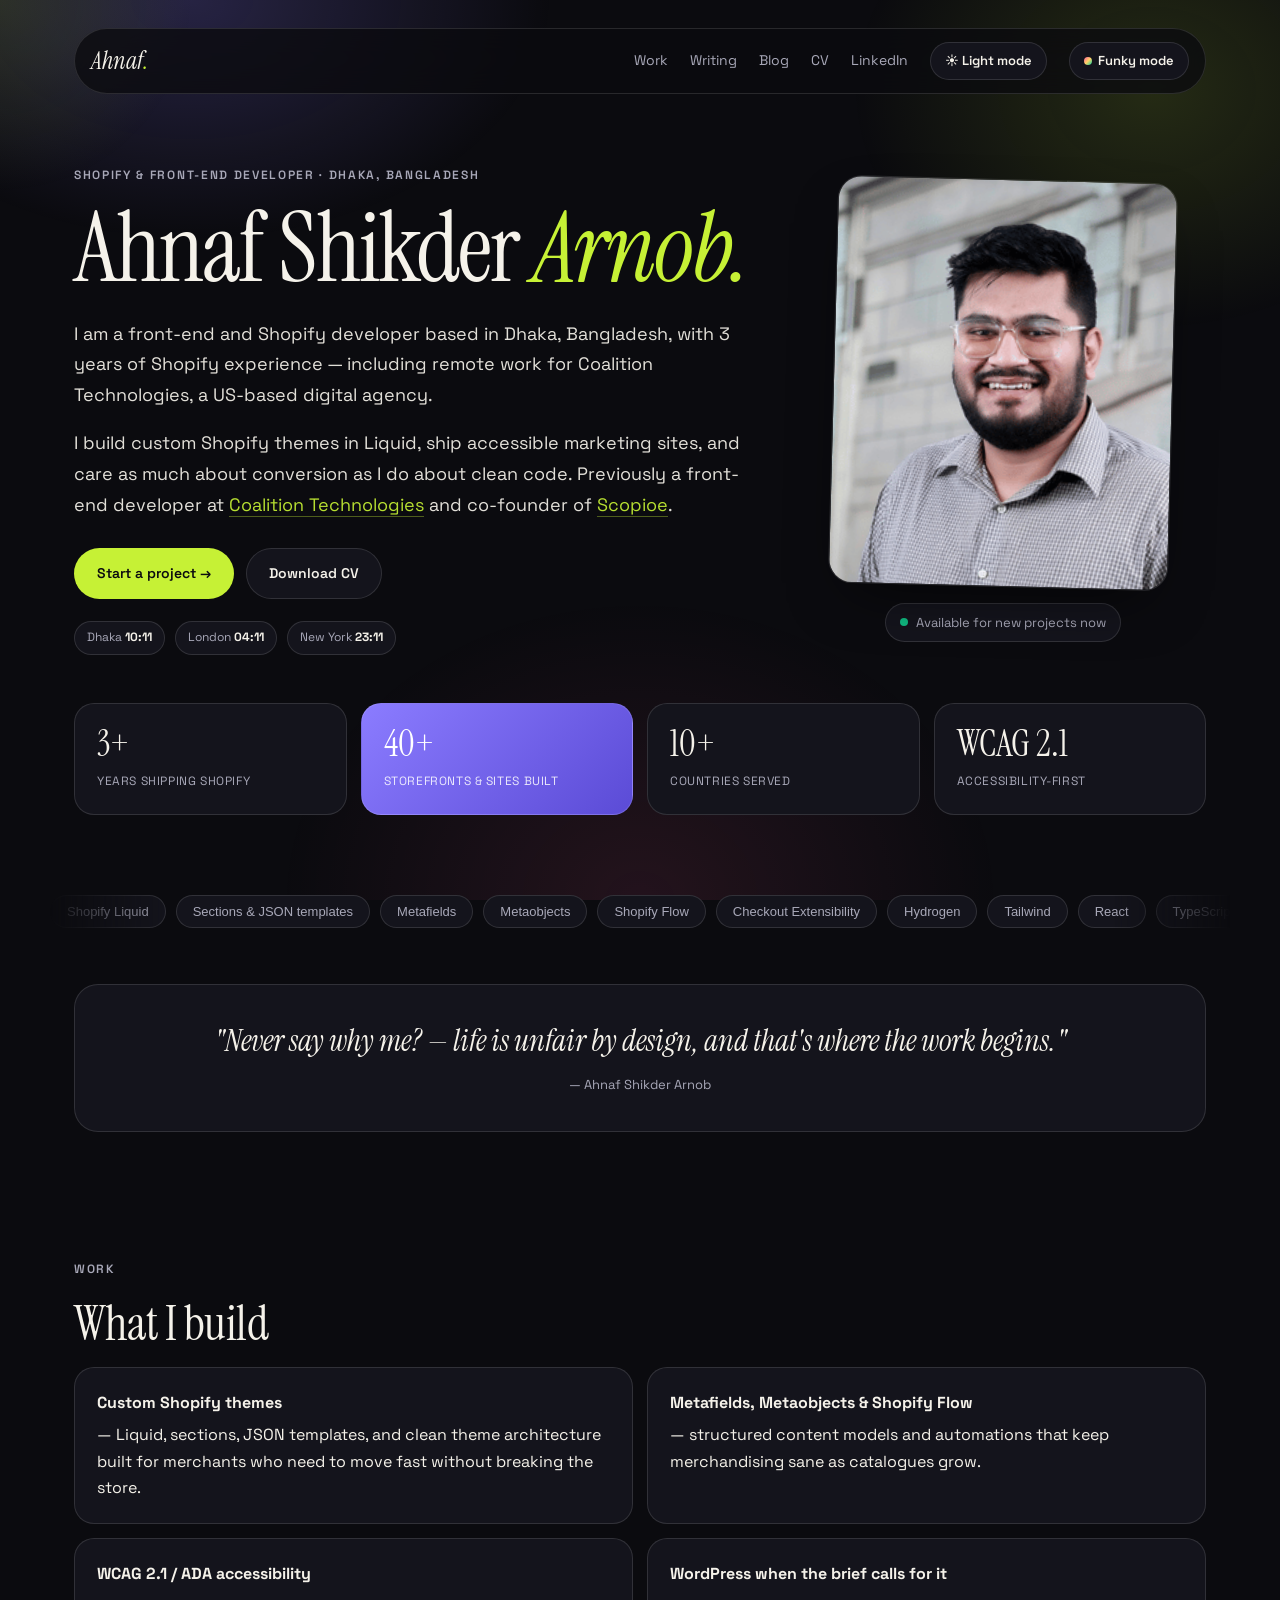
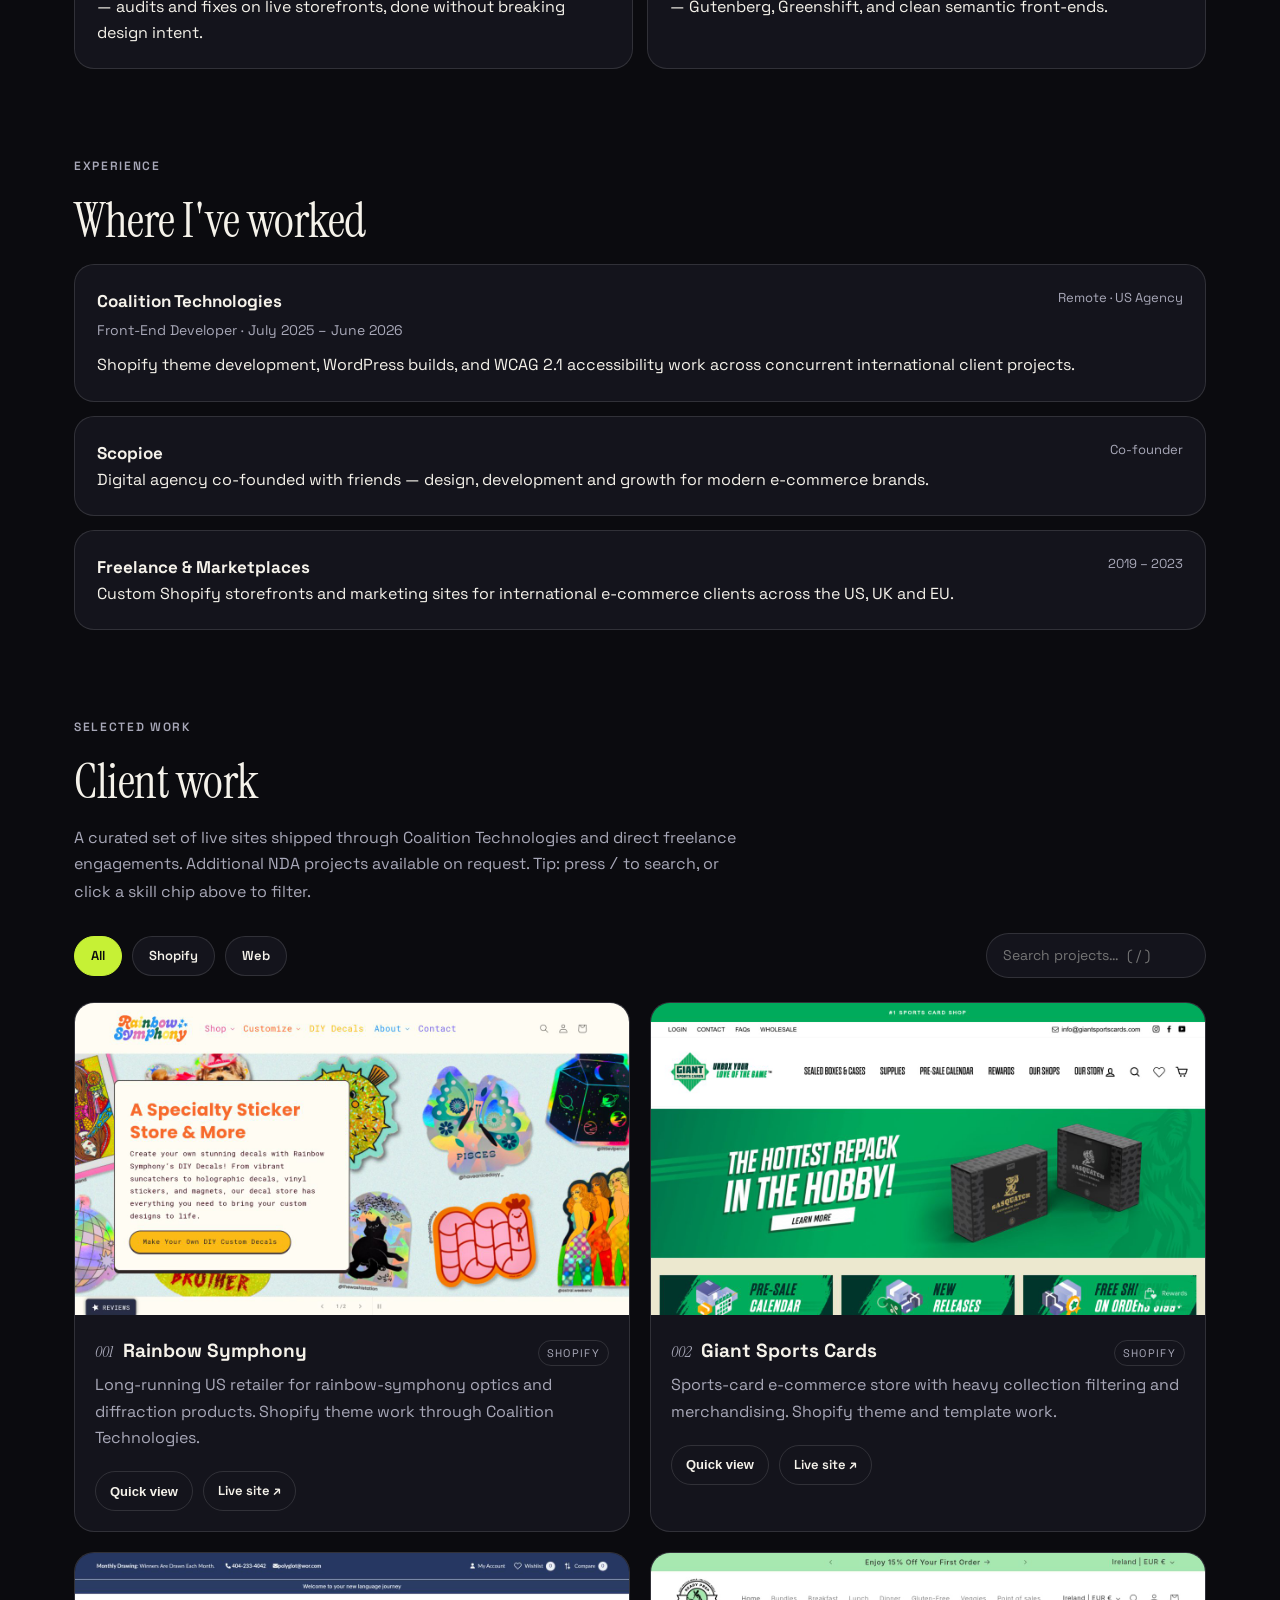
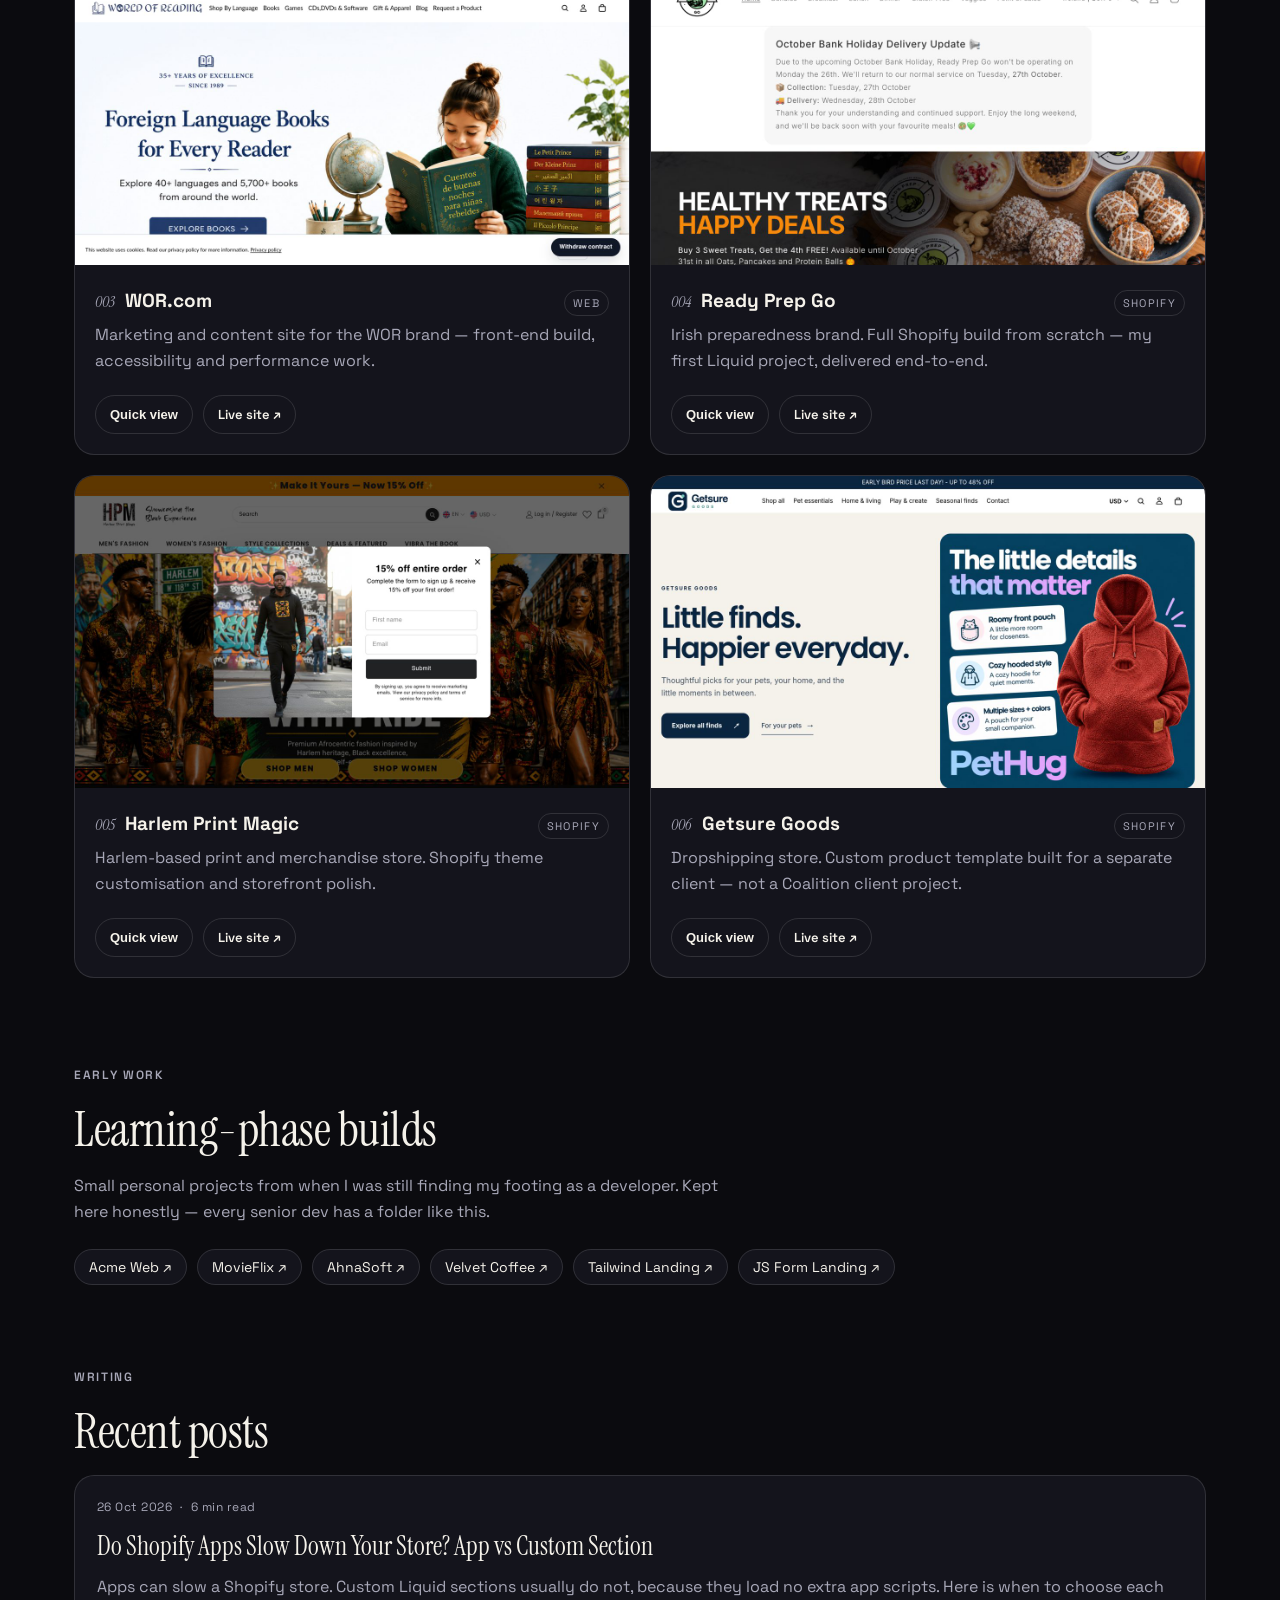
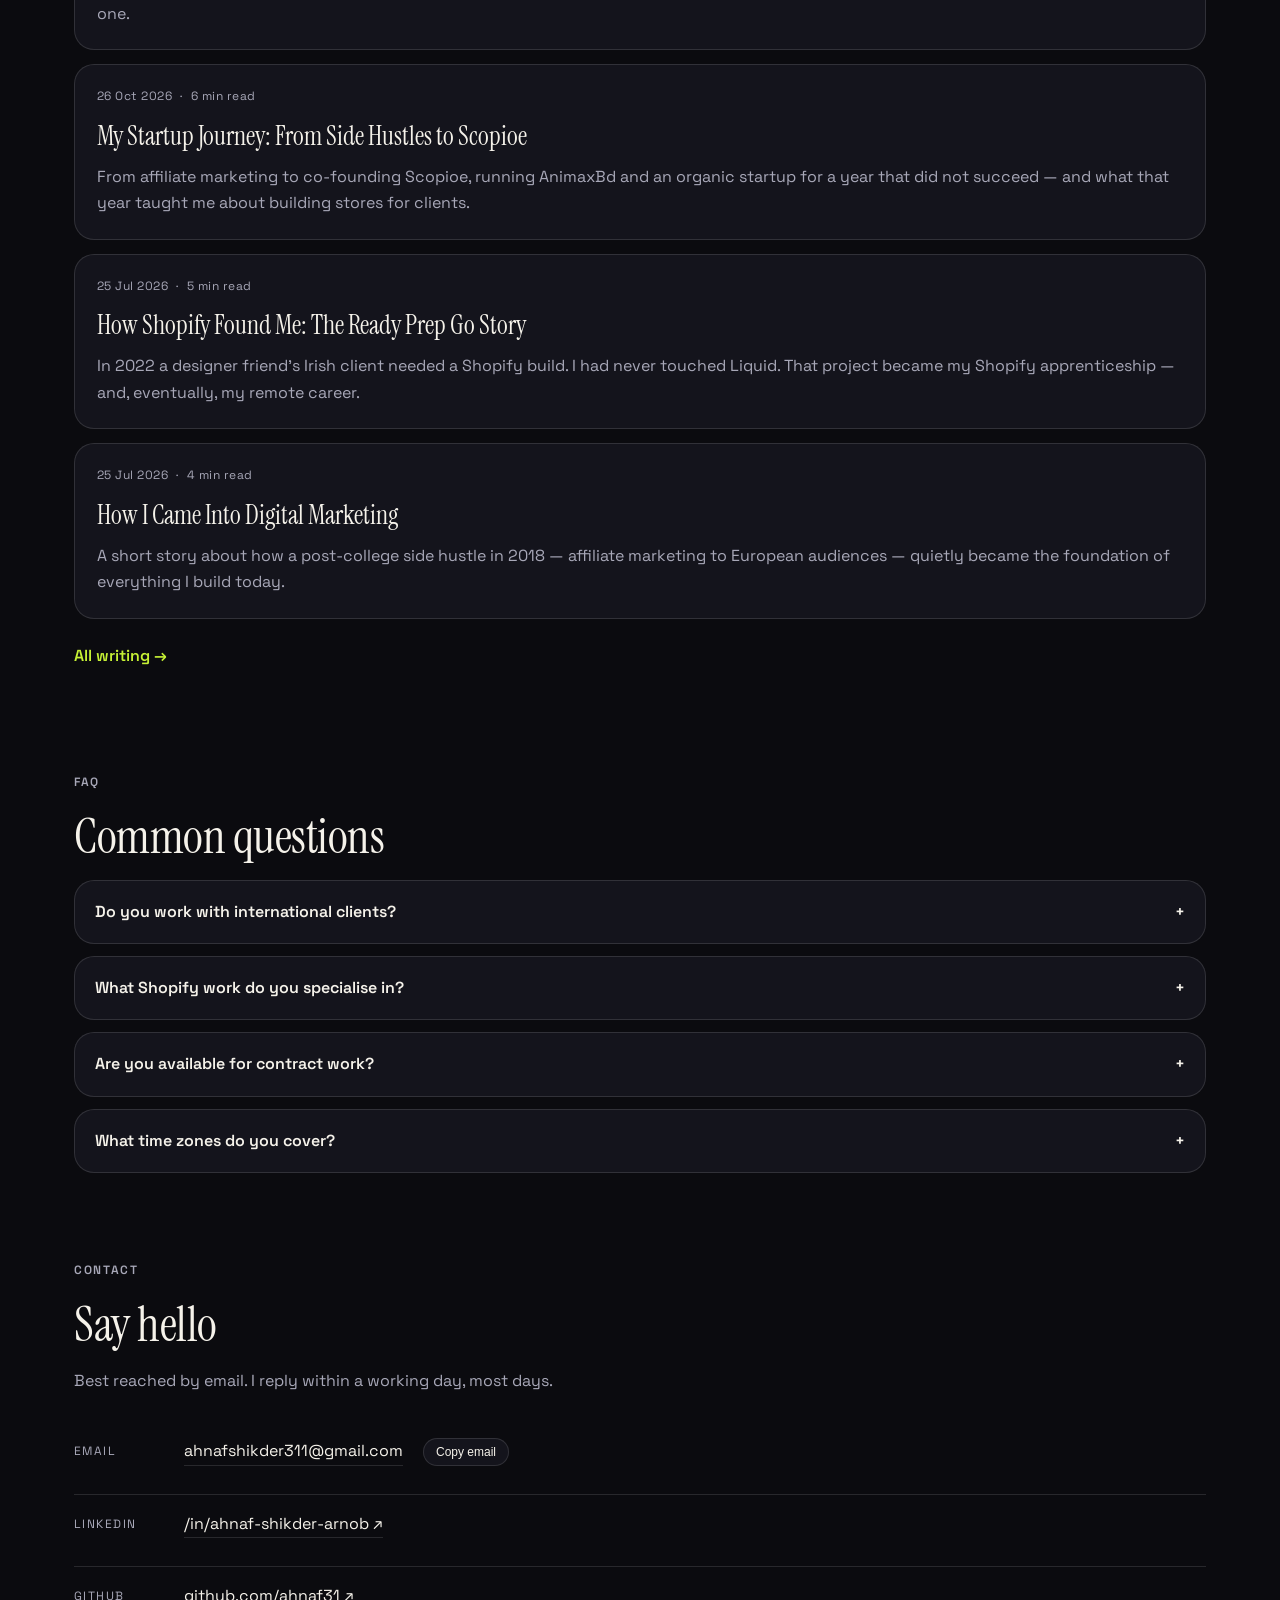
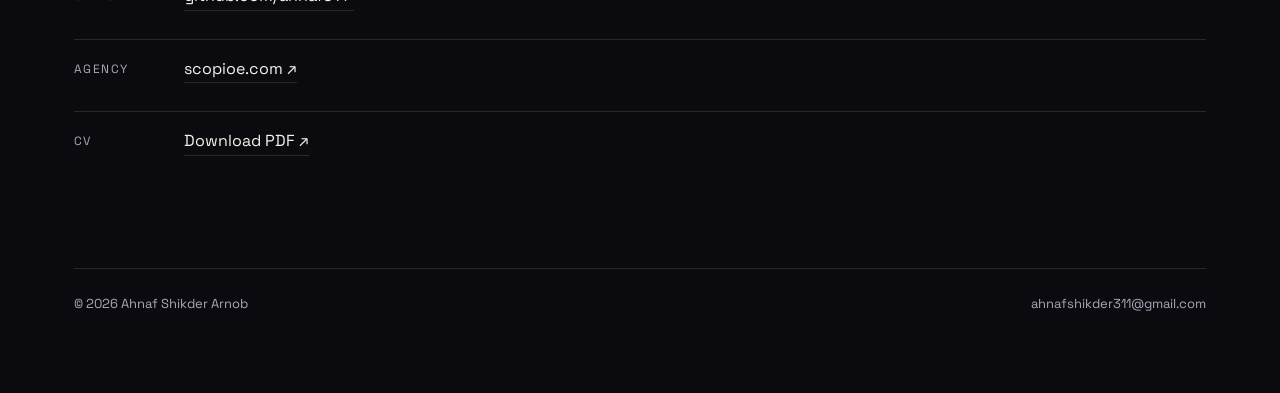
==== commit df298839: "Change hero lede from third person to first person: I am" ====
--- a/index.html
+++ b/index.html
@@ -40,7 +40,7 @@
       <div class="hero-copy">
         <p class="eyebrow">Shopify &amp; Front-End Developer · Dhaka, Bangladesh</p>
         <h1 id="who" class="hero-name">Ahnaf Shikder <em>Arnob.</em></h1>
-        <p class="lede">Ahnaf Shikder Arnob is a front-end and Shopify developer based in Dhaka, Bangladesh, with 3 years of Shopify experience — including remote work for Coalition Technologies, a US-based digital agency.</p>
+        <p class="lede">I am a front-end and Shopify developer based in Dhaka, Bangladesh, with 3 years of Shopify experience — including remote work for Coalition Technologies, a US-based digital agency.</p>
         <p class="lede">I build custom Shopify themes in Liquid, ship accessible marketing sites, and care as much about conversion as I do about clean code. Previously a front-end developer at <a href="https://coalitiontechnologies.com" target="_blank" rel="noreferrer">Coalition Technologies</a> and co-founder of <a href="https://www.scopioe.com/" target="_blank" rel="noreferrer">Scopioe</a>.</p>
         <div class="hero-cta">
           <a href="mailto:ahnafshikder311@gmail.com" class="btn btn-primary">Start a project →</a>
